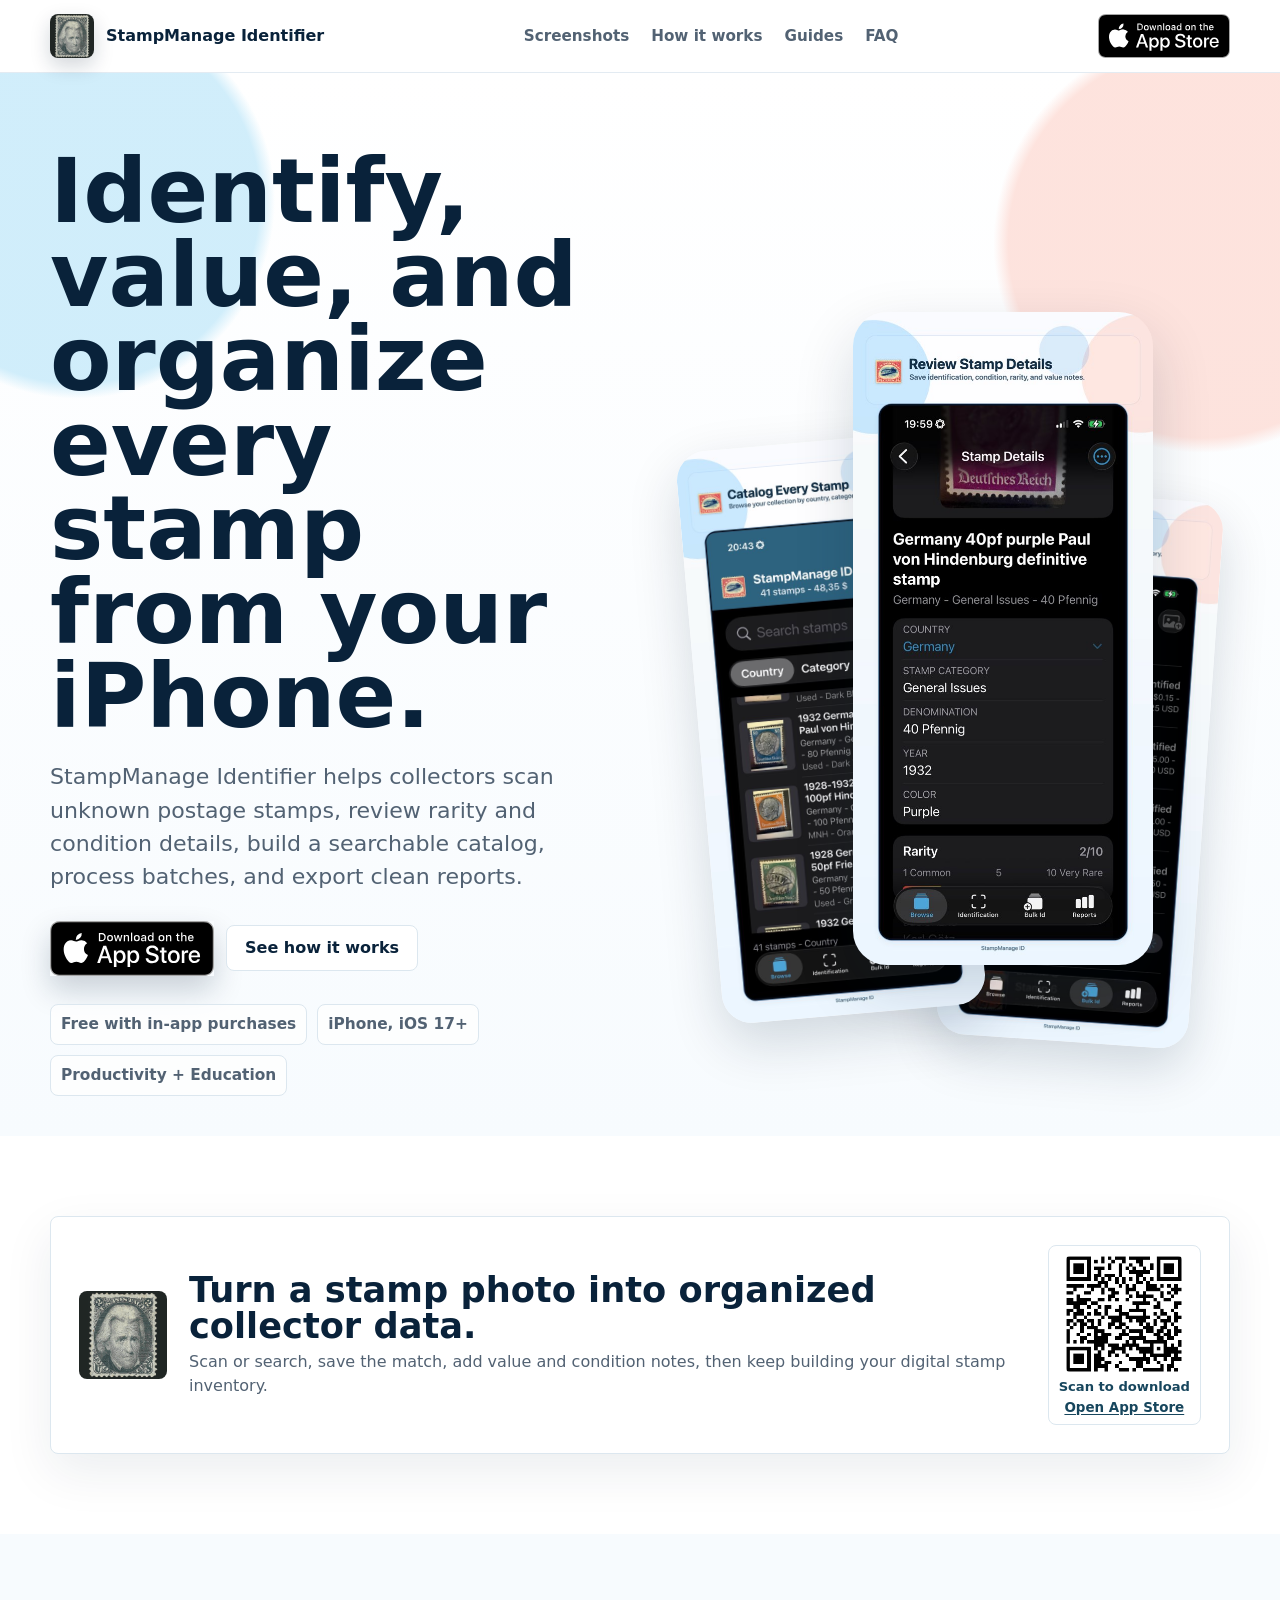
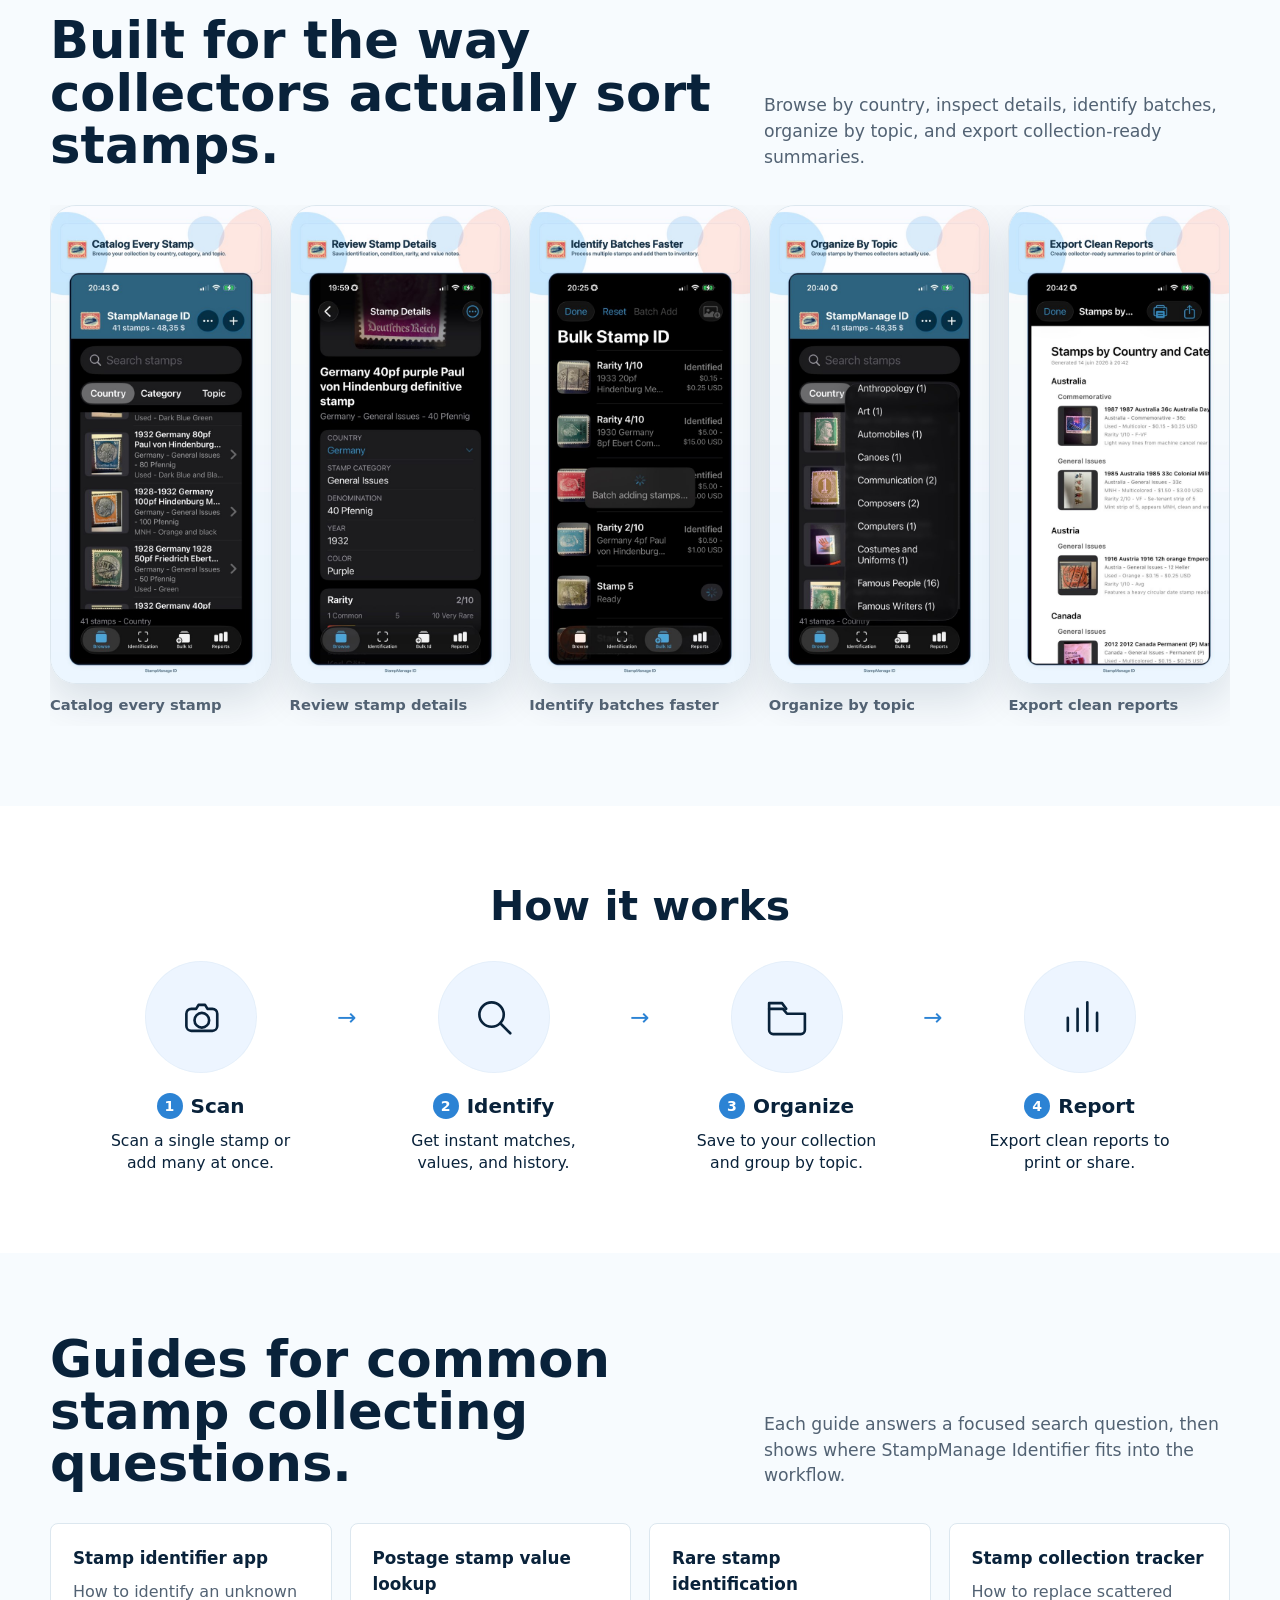
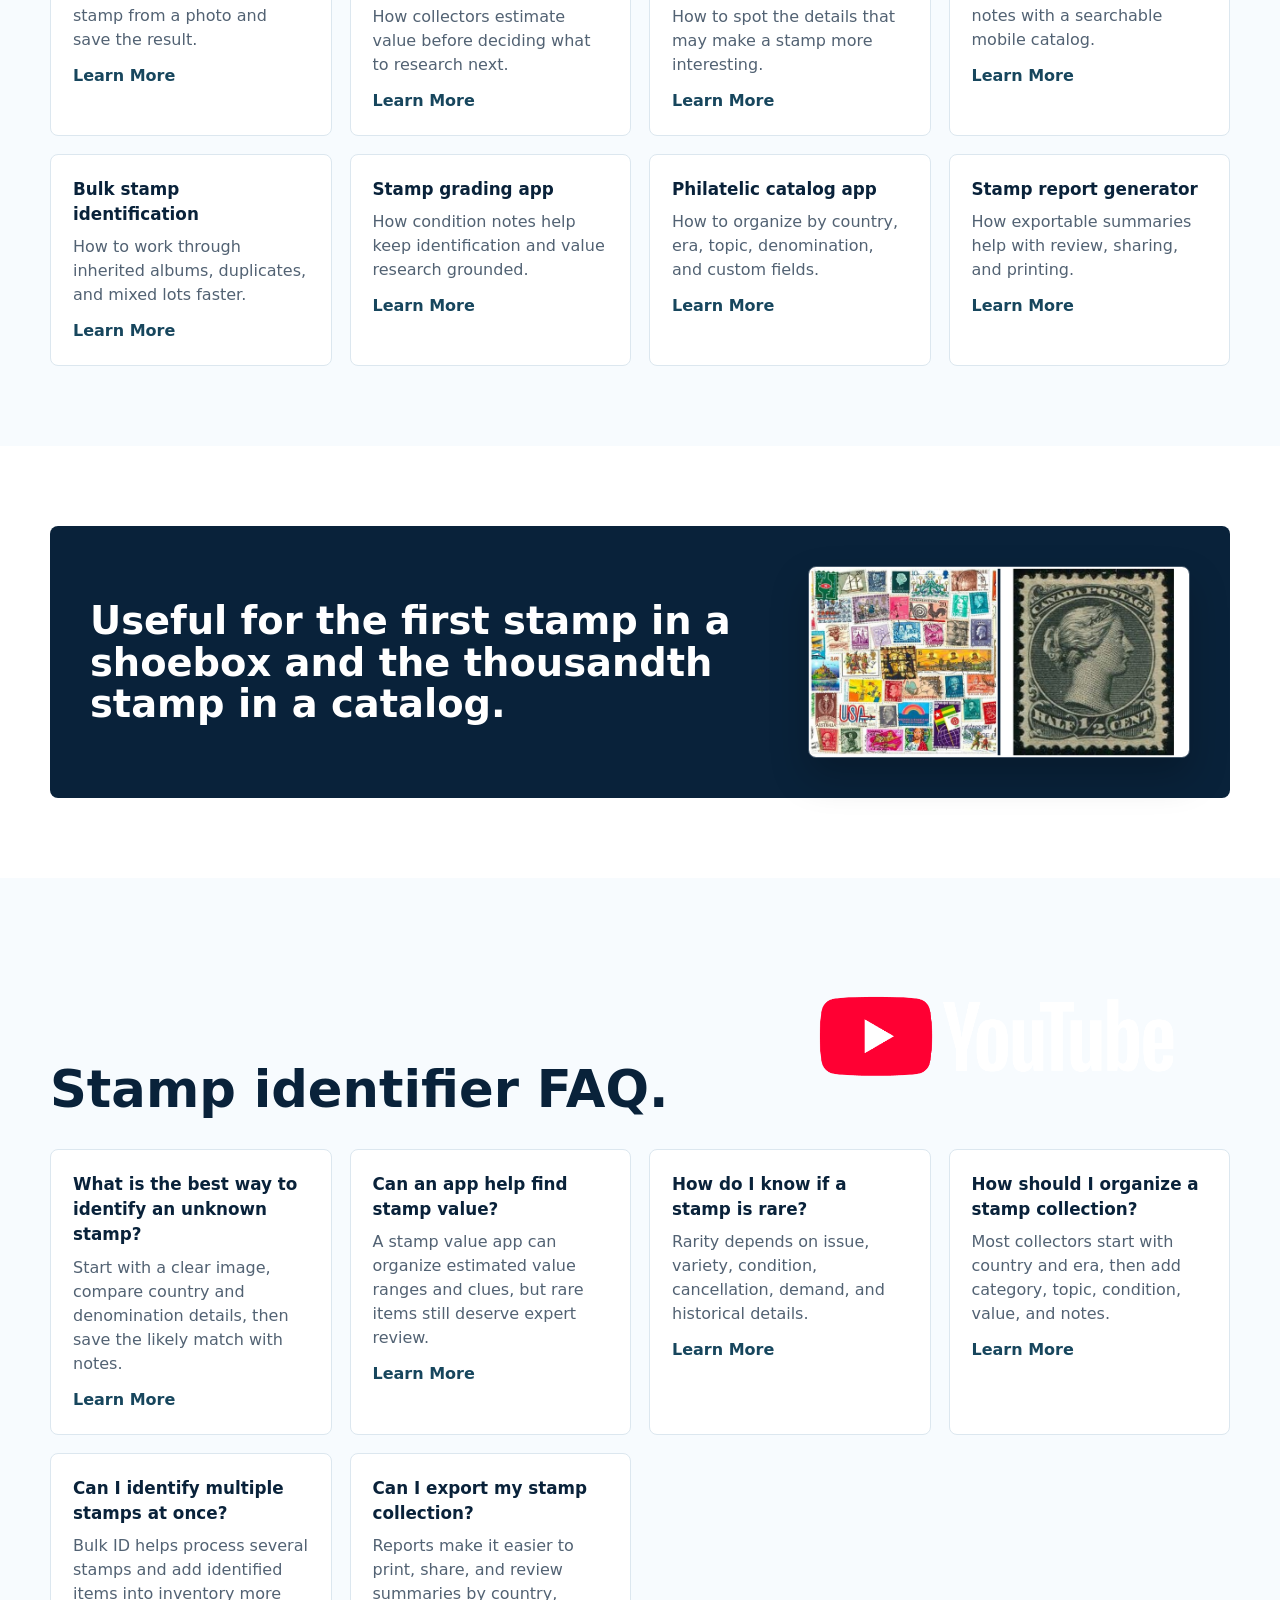
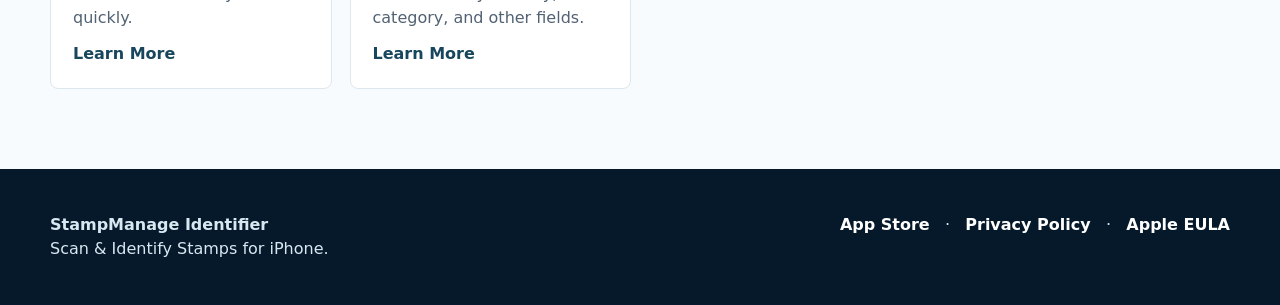
==== index.html @ a4a3c425 "qr code stuff" ====
<!doctype html>
<html lang="en">
<head>
  <meta charset="utf-8">
  <meta name="viewport" content="width=device-width, initial-scale=1">
  <title>Stamp Identifier App for iPhone | StampManage Identifier</title>
  <meta name="description" content="Scan, identify, value, organize, and report on postage stamps with StampManage Identifier, an iPhone stamp identifier and collection tracker for collectors.">
  <link rel="canonical" href="https://stampmanageidentifier.app/">
  <meta property="og:title" content="StampManage Identifier - Stamp Identifier App for iPhone">
  <meta property="og:description" content="Identify, value, and organize stamps from your iPhone. Built for collectors, inherited collections, and philatelic research.">
  <meta property="og:image" content="assets/app-icon.jpg">
  <link rel="stylesheet" href="styles.css">
  <script type="application/ld+json">
  {
    "@context": "https://schema.org",
    "@type": "SoftwareApplication",
    "name": "StampManage Identifier",
    "applicationCategory": "ProductivityApplication",
    "operatingSystem": "iOS",
    "offers": {"@type": "Offer", "price": "0", "priceCurrency": "USD"},
    "downloadUrl": "https://apps.apple.com/us/app/stampmanage-identifier/id6780072883",
    "description": "An iPhone app for stamp identification, value lookup, grading notes, bulk stamp ID, collection tracking, and reports."
  }
  </script>
</head>
<body>
  <header class="site-header">
    <nav class="nav" aria-label="Primary">
      <a class="brand" href="#">
        <img src="assets/app-icon.jpg" alt="StampManage Identifier app icon">
        <span>StampManage Identifier</span>
      </a>
      <div class="nav-links">
        <a href="#screenshots">Screenshots</a>
        <a href="#how-it-works">How it works</a>
        <a href="#guides">Guides</a>
        <a href="#faq">FAQ</a>
      </div>
      <a class="app-store-badge nav-badge" href="https://apps.apple.com/us/app/stampmanage-identifier/id6780072883" aria-label="Download on the App Store">
        <img src="assets/download-on-app-store.svg" alt="Download on the App Store">
      </a>
    </nav>
  </header>

  <main>
    <section class="hero">
      <div class="hero-inner">
        <div class="hero-copy">
          <h1>Identify, value, and organize every stamp from your iPhone.</h1>
          <p>StampManage Identifier helps collectors scan unknown postage stamps, review rarity and condition details, build a searchable catalog, process batches, and export clean reports.</p>
          <div class="hero-actions">
            <a class="app-store-badge" href="https://apps.apple.com/us/app/stampmanage-identifier/id6780072883" aria-label="Download on the App Store">
              <img src="assets/download-on-app-store.svg" alt="Download on the App Store">
            </a>
            <a class="button secondary" href="#how-it-works">See how it works</a>
          </div>
          <div class="facts" aria-label="App facts">
            <span>Free with in-app purchases</span>
            <span>iPhone, iOS 17+</span>
            <span>Productivity + Education</span>
          </div>
        </div>
        <div class="phone-cluster" aria-label="StampManage Identifier screenshots">
          <img class="phone left" src="assets/screenshot-01-01-browse.jpg" alt="Catalog every stamp by country, category, and topic">
          <img class="phone main" src="assets/screenshot-02-02-details.jpg" alt="Review stamp details including country, year, color, and rarity">
          <img class="phone right" src="assets/screenshot-03-03-bulkid.jpg" alt="Bulk stamp identification workflow">
        </div>
      </div>
    </section>

    <section class="section" id="download">
      <div class="section-inner">
        <div class="download-band">
          <img src="assets/app-icon.jpg" alt="">
          <div>
            <h2>Turn a stamp photo into organized collector data.</h2>
            <p>Scan or search, save the match, add value and condition notes, then keep building your digital stamp inventory.</p>
          </div>
          <a class="qr-card" href="https://apps.apple.com/us/app/stampmanage-identifier/id6780072883" aria-label="Open StampManage Identifier on the App Store">
            <img src="assets/app-store-qr.png" alt="QR code to open StampManage Identifier on the App Store">
            <span>Scan to download</span>
            <span class="qr-open-link">Open App Store</span>
          </a>
        </div>
      </div>
    </section>

    <section class="section alt" id="screenshots">
      <div class="section-inner">
        <div class="section-head">
          <h2>Built for the way collectors actually sort stamps.</h2>
          <p>Browse by country, inspect details, identify batches, organize by topic, and export collection-ready summaries.</p>
        </div>
        <div class="screens">
          <figure>
            <img src="assets/screenshot-01-01-browse.jpg" alt="Browse stamp collection screenshot">
            <figcaption>Catalog every stamp</figcaption>
          </figure>
          <figure>
            <img src="assets/screenshot-02-02-details.jpg" alt="Stamp details screenshot">
            <figcaption>Review stamp details</figcaption>
          </figure>
          <figure>
            <img src="assets/screenshot-03-03-bulkid.jpg" alt="Bulk stamp ID screenshot">
            <figcaption>Identify batches faster</figcaption>
          </figure>
          <figure>
            <img src="assets/screenshot-04-04-topics.jpg" alt="Organize stamps by topic screenshot">
            <figcaption>Organize by topic</figcaption>
          </figure>
          <figure>
            <img src="assets/screenshot-05-05-reports.jpg" alt="Stamp report export screenshot">
            <figcaption>Export clean reports</figcaption>
          </figure>
        </div>
      </div>
    </section>

    <section class="section" id="how-it-works">
      <div class="section-inner">
        <div class="workflow-head">
          <h2>How it works</h2>
        </div>
        <div class="steps" aria-label="How StampManage Identifier works">
          <div class="step">
            <div class="step-icon" aria-hidden="true">
              <svg viewBox="0 0 64 64" focusable="false">
                <path d="M20 22h6l3-5h8l3 5h6a6 6 0 0 1 6 6v15a6 6 0 0 1-6 6H20a6 6 0 0 1-6-6V28a6 6 0 0 1 6-6Z"/>
                <circle cx="33" cy="36" r="9"/>
              </svg>
            </div>
            <strong><span>1</span> Scan</strong>
            <p>Scan a single stamp or add many at once.</p>
          </div>
          <div class="step-arrow" aria-hidden="true">&rarr;</div>
          <div class="step">
            <div class="step-icon" aria-hidden="true">
              <svg viewBox="0 0 64 64" focusable="false">
                <circle cx="29" cy="29" r="15"/>
                <path d="m40 40 12 12"/>
              </svg>
            </div>
            <strong><span>2</span> Identify</strong>
            <p>Get instant matches, values, and history.</p>
          </div>
          <div class="step-arrow" aria-hidden="true">&rarr;</div>
          <div class="step">
            <div class="step-icon" aria-hidden="true">
              <svg viewBox="0 0 64 64" focusable="false">
                <path d="M10 22h17l5 6h22v20a5 5 0 0 1-5 5H15a5 5 0 0 1-5-5V22Z"/>
                <path d="M10 22v-7h16l5 7"/>
              </svg>
            </div>
            <strong><span>3</span> Organize</strong>
            <p>Save to your collection and group by topic.</p>
          </div>
          <div class="step-arrow" aria-hidden="true">&rarr;</div>
          <div class="step">
            <div class="step-icon" aria-hidden="true">
              <svg viewBox="0 0 64 64" focusable="false">
                <path d="M17 49V33"/>
                <path d="M29 49V22"/>
                <path d="M41 49V14"/>
                <path d="M53 49V27"/>
              </svg>
            </div>
            <strong><span>4</span> Report</strong>
            <p>Export clean reports to print or share.</p>
          </div>
        </div>
      </div>
    </section>

    <section class="section alt" id="guides">
      <div class="section-inner">
        <div class="section-head">
          <h2>Guides for common stamp collecting questions.</h2>
          <p>Each guide answers a focused search question, then shows where StampManage Identifier fits into the workflow.</p>
        </div>
        <div class="guide-grid">
          <div class="guide-card">
            <strong>Stamp identifier app</strong>
            <p>How to identify an unknown stamp from a photo and save the result.</p>
            <a href="guides/stamp-identifier-app.html">Learn More</a>
          </div>
          <div class="guide-card">
            <strong>Postage stamp value lookup</strong>
            <p>How collectors estimate value before deciding what to research next.</p>
            <a href="guides/postage-stamp-value-lookup.html">Learn More</a>
          </div>
          <div class="guide-card">
            <strong>Rare stamp identification</strong>
            <p>How to spot the details that may make a stamp more interesting.</p>
            <a href="guides/rare-stamp-identification.html">Learn More</a>
          </div>
          <div class="guide-card">
            <strong>Stamp collection tracker</strong>
            <p>How to replace scattered notes with a searchable mobile catalog.</p>
            <a href="guides/stamp-collection-tracker.html">Learn More</a>
          </div>
          <div class="guide-card">
            <strong>Bulk stamp identification</strong>
            <p>How to work through inherited albums, duplicates, and mixed lots faster.</p>
            <a href="guides/bulk-stamp-identification.html">Learn More</a>
          </div>
          <div class="guide-card">
            <strong>Stamp grading app</strong>
            <p>How condition notes help keep identification and value research grounded.</p>
            <a href="guides/stamp-grading-app.html">Learn More</a>
          </div>
          <div class="guide-card">
            <strong>Philatelic catalog app</strong>
            <p>How to organize by country, era, topic, denomination, and custom fields.</p>
            <a href="guides/philatelic-catalog-app.html">Learn More</a>
          </div>
          <div class="guide-card">
            <strong>Stamp report generator</strong>
            <p>How exportable summaries help with review, sharing, and printing.</p>
            <a href="guides/stamp-report-generator.html">Learn More</a>
          </div>
        </div>
      </div>
    </section>

    <section class="section">
      <div class="section-inner">
        <div class="quote-band">
          <p>Useful for the first stamp in a shoebox and the thousandth stamp in a catalog.</p>
          <img class="quote-image" src="assets/stamp-side-by-side.jpg" alt="A mixed stamp collection beside a close-up Canada half cent stamp with a divider">
        </div>
      </div>
    </section>

    <section class="section alt" id="faq">
      <div class="section-inner">
        <div class="section-head">
          <h2>Stamp identifier FAQ.</h2>
          <a class="youtube-button" href="https://www.youtube.com/@StampManageIdentifier/shorts" aria-label="Watch StampManage Identifier Shorts on YouTube">
            <img src="assets/youtube-shorts-button.png" alt="YouTube">
          </a>
        </div>
        <div class="faq-grid">
          <div class="faq-card">
            <strong>What is the best way to identify an unknown stamp?</strong>
            <p>Start with a clear image, compare country and denomination details, then save the likely match with notes.</p>
            <a href="guides/stamp-identifier-app.html">Learn More</a>
          </div>
          <div class="faq-card">
            <strong>Can an app help find stamp value?</strong>
            <p>A stamp value app can organize estimated value ranges and clues, but rare items still deserve expert review.</p>
            <a href="guides/postage-stamp-value-lookup.html">Learn More</a>
          </div>
          <div class="faq-card">
            <strong>How do I know if a stamp is rare?</strong>
            <p>Rarity depends on issue, variety, condition, cancellation, demand, and historical details.</p>
            <a href="guides/rare-stamp-identification.html">Learn More</a>
          </div>
          <div class="faq-card">
            <strong>How should I organize a stamp collection?</strong>
            <p>Most collectors start with country and era, then add category, topic, condition, value, and notes.</p>
            <a href="guides/stamp-collection-tracker.html">Learn More</a>
          </div>
          <div class="faq-card">
            <strong>Can I identify multiple stamps at once?</strong>
            <p>Bulk ID helps process several stamps and add identified items into inventory more quickly.</p>
            <a href="guides/bulk-stamp-identification.html">Learn More</a>
          </div>
          <div class="faq-card">
            <strong>Can I export my stamp collection?</strong>
            <p>Reports make it easier to print, share, and review summaries by country, category, and other fields.</p>
            <a href="guides/stamp-report-generator.html">Learn More</a>
          </div>
        </div>
      </div>
    </section>
  </main>

  <footer class="site-footer">
    <div class="footer-inner">
      <div>
        <strong>StampManage Identifier</strong>
        <div>Scan & Identify Stamps for iPhone.</div>
      </div>
      <div>
        <a href="https://apps.apple.com/us/app/stampmanage-identifier/id6780072883">App Store</a>
        &nbsp; · &nbsp;
        <a href="privacy.html">Privacy Policy</a>
        &nbsp; · &nbsp;
        <a href="https://www.apple.com/legal/internet-services/itunes/dev/stdeula/">Apple EULA</a>
      </div>
    </div>
  </footer>
</body>
</html>
---- styles.css ----
:root {
  --ink: #09223a;
  --muted: #526273;
  --blue: #2e6d86;
  --blue-dark: #17465d;
  --blue-soft: #dff2fb;
  --coral-soft: #fde7e2;
  --paper: #ffffff;
  --paper-tint: #f7fbfe;
  --line: #dce7ef;
  --shadow: 0 24px 60px rgba(9, 34, 58, 0.16);
  --radius: 8px;
}

* {
  box-sizing: border-box;
}

html {
  scroll-behavior: smooth;
}

body {
  margin: 0;
  color: var(--ink);
  background: var(--paper);
  font-family: Inter, ui-sans-serif, system-ui, -apple-system, BlinkMacSystemFont, "Segoe UI", sans-serif;
  line-height: 1.5;
}

img {
  display: block;
  max-width: 100%;
}

a {
  color: inherit;
}

.site-header {
  position: sticky;
  top: 0;
  z-index: 20;
  border-bottom: 1px solid rgba(220, 231, 239, 0.8);
  background: rgba(255, 255, 255, 0.92);
  backdrop-filter: blur(16px);
}

.nav {
  width: min(1180px, calc(100% - 32px));
  min-height: 72px;
  margin: 0 auto;
  display: flex;
  align-items: center;
  justify-content: space-between;
  gap: 20px;
}

.brand {
  display: flex;
  align-items: center;
  gap: 12px;
  font-weight: 800;
  text-decoration: none;
}

.brand img {
  width: 44px;
  height: 44px;
  border-radius: 8px;
  box-shadow: 0 8px 20px rgba(9, 34, 58, 0.18);
}

.nav-links {
  display: flex;
  align-items: center;
  gap: 22px;
  color: var(--muted);
  font-size: 0.95rem;
  font-weight: 650;
}

.nav-links a {
  text-decoration: none;
}

.button,
.app-store {
  display: inline-flex;
  align-items: center;
  justify-content: center;
  min-height: 46px;
  padding: 0 18px;
  border-radius: var(--radius);
  background: var(--ink);
  color: #fff;
  font-weight: 800;
  text-decoration: none;
  box-shadow: 0 14px 30px rgba(9, 34, 58, 0.2);
}

.button.secondary {
  background: #fff;
  color: var(--ink);
  border: 1px solid var(--line);
  box-shadow: none;
}

.app-store-badge {
  display: inline-flex;
  line-height: 0;
  text-decoration: none;
  box-shadow: 0 14px 30px rgba(9, 34, 58, 0.2);
}

.app-store-badge img {
  width: 164px;
  height: auto;
}

.app-store-badge.nav-badge {
  box-shadow: none;
}

.app-store-badge.nav-badge img {
  width: 132px;
}

.hero {
  overflow: hidden;
  position: relative;
  padding: 76px 0 40px;
  background:
    radial-gradient(circle at 6% 12%, rgba(191, 231, 249, 0.72) 0 12%, transparent 13%),
    radial-gradient(circle at 94% 16%, rgba(253, 220, 213, 0.8) 0 13%, transparent 14%),
    linear-gradient(180deg, #ffffff 0%, #f7fbfe 100%);
}

.hero-inner,
.section-inner {
  width: min(1180px, calc(100% - 32px));
  margin: 0 auto;
}

.hero-inner {
  display: grid;
  grid-template-columns: minmax(0, 1fr) minmax(360px, 0.95fr);
  align-items: center;
  gap: 54px;
}

.hero-copy h1 {
  margin: 0 0 22px;
  max-width: 760px;
  font-size: clamp(3rem, 7vw, 6.5rem);
  line-height: 0.94;
  letter-spacing: 0;
}

.hero-copy p {
  max-width: 660px;
  margin: 0 0 28px;
  color: var(--muted);
  font-size: clamp(1.1rem, 2vw, 1.38rem);
}

.hero-actions,
.cta-row {
  display: flex;
  flex-wrap: wrap;
  gap: 12px;
  align-items: center;
}

.facts {
  display: flex;
  flex-wrap: wrap;
  gap: 10px;
  margin-top: 28px;
  color: var(--muted);
  font-size: 0.96rem;
  font-weight: 700;
}

.facts span {
  padding: 8px 10px;
  border: 1px solid var(--line);
  border-radius: var(--radius);
  background: rgba(255, 255, 255, 0.72);
}

.phone-cluster {
  min-height: 620px;
  position: relative;
}

.phone {
  position: absolute;
  width: min(52vw, 300px);
  border-radius: 34px;
  box-shadow: var(--shadow);
}

.phone.main {
  right: 14%;
  top: 0;
  z-index: 3;
}

.phone.left {
  left: 0;
  top: 90px;
  z-index: 2;
  transform: rotate(-5deg) scale(0.88);
}

.phone.right {
  right: 0;
  top: 130px;
  z-index: 1;
  transform: rotate(4deg) scale(0.84);
}

.section {
  padding: 80px 0;
}

.section.alt {
  background: var(--paper-tint);
}

.section-head {
  display: grid;
  grid-template-columns: minmax(0, 0.8fr) minmax(280px, 0.55fr);
  gap: 36px;
  align-items: end;
  margin-bottom: 34px;
}

.section h2,
.guide-hero h1 {
  margin: 0;
  font-size: clamp(2rem, 4vw, 3.55rem);
  line-height: 1.02;
  letter-spacing: 0;
}

.section-head p,
.guide-hero p {
  margin: 0;
  color: var(--muted);
  font-size: 1.08rem;
}

.download-band {
  display: grid;
  grid-template-columns: 88px minmax(0, 1fr) auto;
  gap: 22px;
  align-items: center;
  padding: 28px;
  border: 1px solid var(--line);
  border-radius: var(--radius);
  background: #fff;
  box-shadow: 0 18px 50px rgba(9, 34, 58, 0.08);
}

.download-band img {
  width: 88px;
  height: 88px;
  border-radius: 8px;
}

.download-band h2 {
  margin: 0 0 6px;
  font-size: clamp(1.5rem, 3vw, 2.2rem);
}

.download-band p {
  margin: 0;
  color: var(--muted);
}

.download-band .qr-card {
  display: grid;
  gap: 8px;
  justify-items: center;
  padding: 10px;
  border: 1px solid var(--line);
  border-radius: var(--radius);
  text-decoration: none;
  background: #fff;
}

.download-band .qr-card img {
  width: 116px;
  height: 116px;
  border-radius: 4px;
}

.download-band .qr-card span {
  color: var(--blue-dark);
  font-size: 0.82rem;
  font-weight: 800;
  line-height: 1;
}

.download-band .qr-card .qr-open-link {
  font-size: 0.84rem;
  text-decoration: underline;
  text-underline-offset: 2px;
}

.screens {
  display: grid;
  grid-template-columns: repeat(5, minmax(180px, 1fr));
  gap: 18px;
  overflow-x: auto;
  padding-bottom: 10px;
}

.screens figure {
  min-width: 190px;
  margin: 0;
}

.screens img {
  border-radius: 26px;
  border: 1px solid var(--line);
  box-shadow: 0 18px 40px rgba(9, 34, 58, 0.12);
}

.screens figcaption {
  margin-top: 10px;
  color: var(--muted);
  font-size: 0.92rem;
  font-weight: 750;
}

.guide-grid,
.faq-grid {
  display: grid;
  grid-template-columns: repeat(4, minmax(0, 1fr));
  gap: 18px;
}

.guide-card,
.faq-card {
  padding: 22px;
  border: 1px solid var(--line);
  border-radius: var(--radius);
  background: #fff;
}

.guide-card strong,
.faq-card strong {
  display: block;
  margin-bottom: 8px;
  font-size: 1.05rem;
}

.guide-card p,
.faq-card p {
  margin: 0;
  color: var(--muted);
}

.workflow-head {
  margin-bottom: 34px;
  text-align: center;
}

.workflow-head h2 {
  margin: 0;
  font-size: clamp(2.1rem, 3.2vw, 3rem);
  line-height: 1;
  letter-spacing: 0;
}

.steps {
  display: grid;
  grid-template-columns: minmax(150px, 1fr) 56px minmax(150px, 1fr) 56px minmax(150px, 1fr) 56px minmax(150px, 1fr);
  align-items: start;
  gap: 18px;
  max-width: 1080px;
  margin: 0 auto;
}

.step {
  padding: 0;
  border: 0;
  background: transparent;
  text-align: center;
}

.step-icon {
  width: 112px;
  height: 112px;
  margin: 0 auto 18px;
  display: grid;
  place-items: center;
  border-radius: 50%;
  background: #edf5ff;
  box-shadow: inset 0 0 0 1px rgba(46, 109, 134, 0.04);
}

.step-icon svg {
  width: 52px;
  height: 52px;
  fill: none;
  stroke: var(--ink);
  stroke-width: 3.25;
  stroke-linecap: round;
  stroke-linejoin: round;
}

.step strong {
  display: inline-flex;
  align-items: center;
  justify-content: center;
  gap: 8px;
  margin-bottom: 9px;
  color: var(--ink);
  font-size: 1.25rem;
  font-weight: 850;
}

.step strong span {
  width: 26px;
  height: 26px;
  display: inline-grid;
  place-items: center;
  border-radius: 50%;
  background: #2c83d4;
  color: #fff;
  font-size: 0.88rem;
  font-weight: 900;
  line-height: 1;
}

.step p {
  max-width: 190px;
  margin: 0 auto;
  color: var(--ink);
  font-size: 0.98rem;
  line-height: 1.35;
}

.step-arrow {
  padding-top: 44px;
  color: #2c83d4;
  font-size: 1.45rem;
  line-height: 1;
  text-align: center;
}

.guide-card a,
.faq-card a,
.text-link {
  display: inline-flex;
  margin-top: 12px;
  color: var(--blue-dark);
  font-weight: 850;
  text-decoration: none;
}

.quote-band {
  display: grid;
  grid-template-columns: minmax(0, 0.8fr) minmax(280px, 0.45fr);
  gap: 40px;
  align-items: center;
  padding: 40px;
  border-radius: var(--radius);
  background: var(--ink);
  color: #fff;
}

.quote-band p {
  margin: 0;
  font-size: clamp(1.55rem, 3vw, 2.65rem);
  line-height: 1.08;
  font-weight: 850;
}

.quote-image {
  width: 100%;
  border-radius: var(--radius);
  border: 1px solid rgba(255, 255, 255, 0.24);
  box-shadow: 0 18px 38px rgba(0, 0, 0, 0.22);
}

.site-footer {
  padding: 44px 0;
  background: #06192b;
  color: #d7e8f1;
}

.footer-inner {
  width: min(1180px, calc(100% - 32px));
  margin: 0 auto;
  display: flex;
  flex-wrap: wrap;
  justify-content: space-between;
  gap: 20px;
}

.footer-inner a {
  color: #fff;
  font-weight: 750;
  text-decoration: none;
}

.guide-hero {
  padding: 76px 0 54px;
  background: linear-gradient(180deg, #ffffff 0%, #f7fbfe 100%);
}

.guide-layout {
  width: min(920px, calc(100% - 32px));
  margin: 0 auto;
  padding: 54px 0 76px;
}

.guide-layout h2 {
  margin: 34px 0 10px;
  font-size: clamp(1.5rem, 3vw, 2.2rem);
}

.guide-layout p,
.guide-layout li {
  color: var(--muted);
  font-size: 1.05rem;
}

.guide-layout .panel {
  padding: 24px;
  border: 1px solid var(--line);
  border-radius: var(--radius);
  background: #fff;
}

@media (max-width: 920px) {
  .nav-links {
    display: none;
  }

  .hero-inner,
  .section-head,
  .download-band,
  .quote-band {
    grid-template-columns: 1fr;
  }

  .phone-cluster {
    min-height: 560px;
  }

  .phone {
    width: min(68vw, 270px);
  }

  .download-band .qr-card {
    justify-self: start;
  }

  .guide-grid,
  .faq-grid {
    grid-template-columns: repeat(2, minmax(0, 1fr));
  }

  .steps {
    grid-template-columns: minmax(132px, 1fr) 34px minmax(132px, 1fr) 34px minmax(132px, 1fr) 34px minmax(132px, 1fr);
    gap: 10px;
    overflow-x: auto;
    padding-bottom: 8px;
  }

  .step-arrow {
    display: block;
  }
}

@media (max-width: 620px) {
  .hero {
    padding-top: 46px;
  }

  .hero-copy h1 {
    font-size: clamp(2.6rem, 13vw, 4rem);
  }

  .phone-cluster {
    min-height: 450px;
  }

  .phone.main {
    right: 15%;
  }

  .phone.left,
  .phone.right {
    opacity: 0.72;
  }

  .download-band {
    padding: 20px;
  }

  .download-band .qr-card {
    justify-self: center;
  }

  .guide-grid,
  .faq-grid {
    grid-template-columns: 1fr;
  }

  .steps {
    grid-template-columns: minmax(112px, 1fr) 22px minmax(112px, 1fr) 22px minmax(112px, 1fr) 22px minmax(112px, 1fr);
  }

  .step-icon {
    width: 84px;
    height: 84px;
  }

  .step-icon svg {
    width: 40px;
    height: 40px;
  }

  .step strong {
    font-size: 0.94rem;
  }

  .step strong span {
    width: 21px;
    height: 21px;
    font-size: 0.7rem;
  }

  .step p {
    max-width: 118px;
    font-size: 0.72rem;
  }

  .step-arrow {
    padding-top: 31px;
    font-size: 1rem;
  }
}
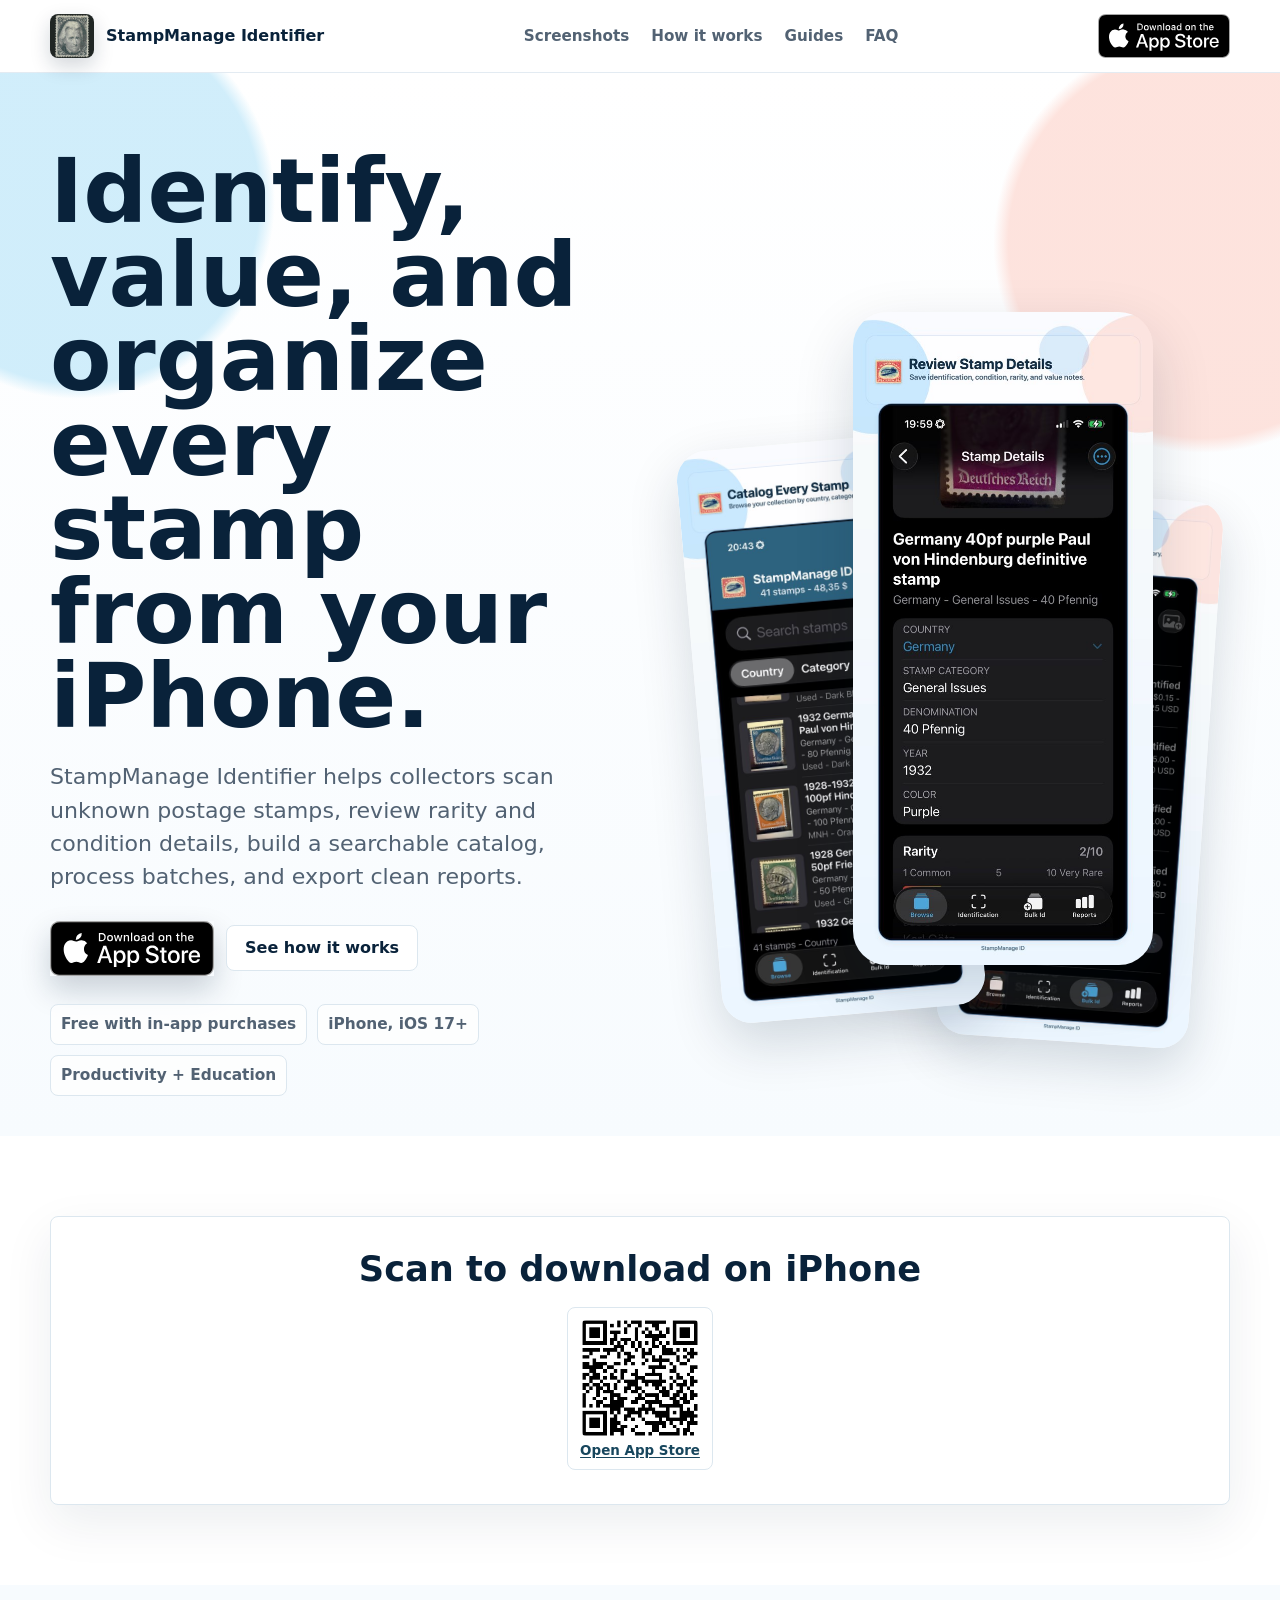
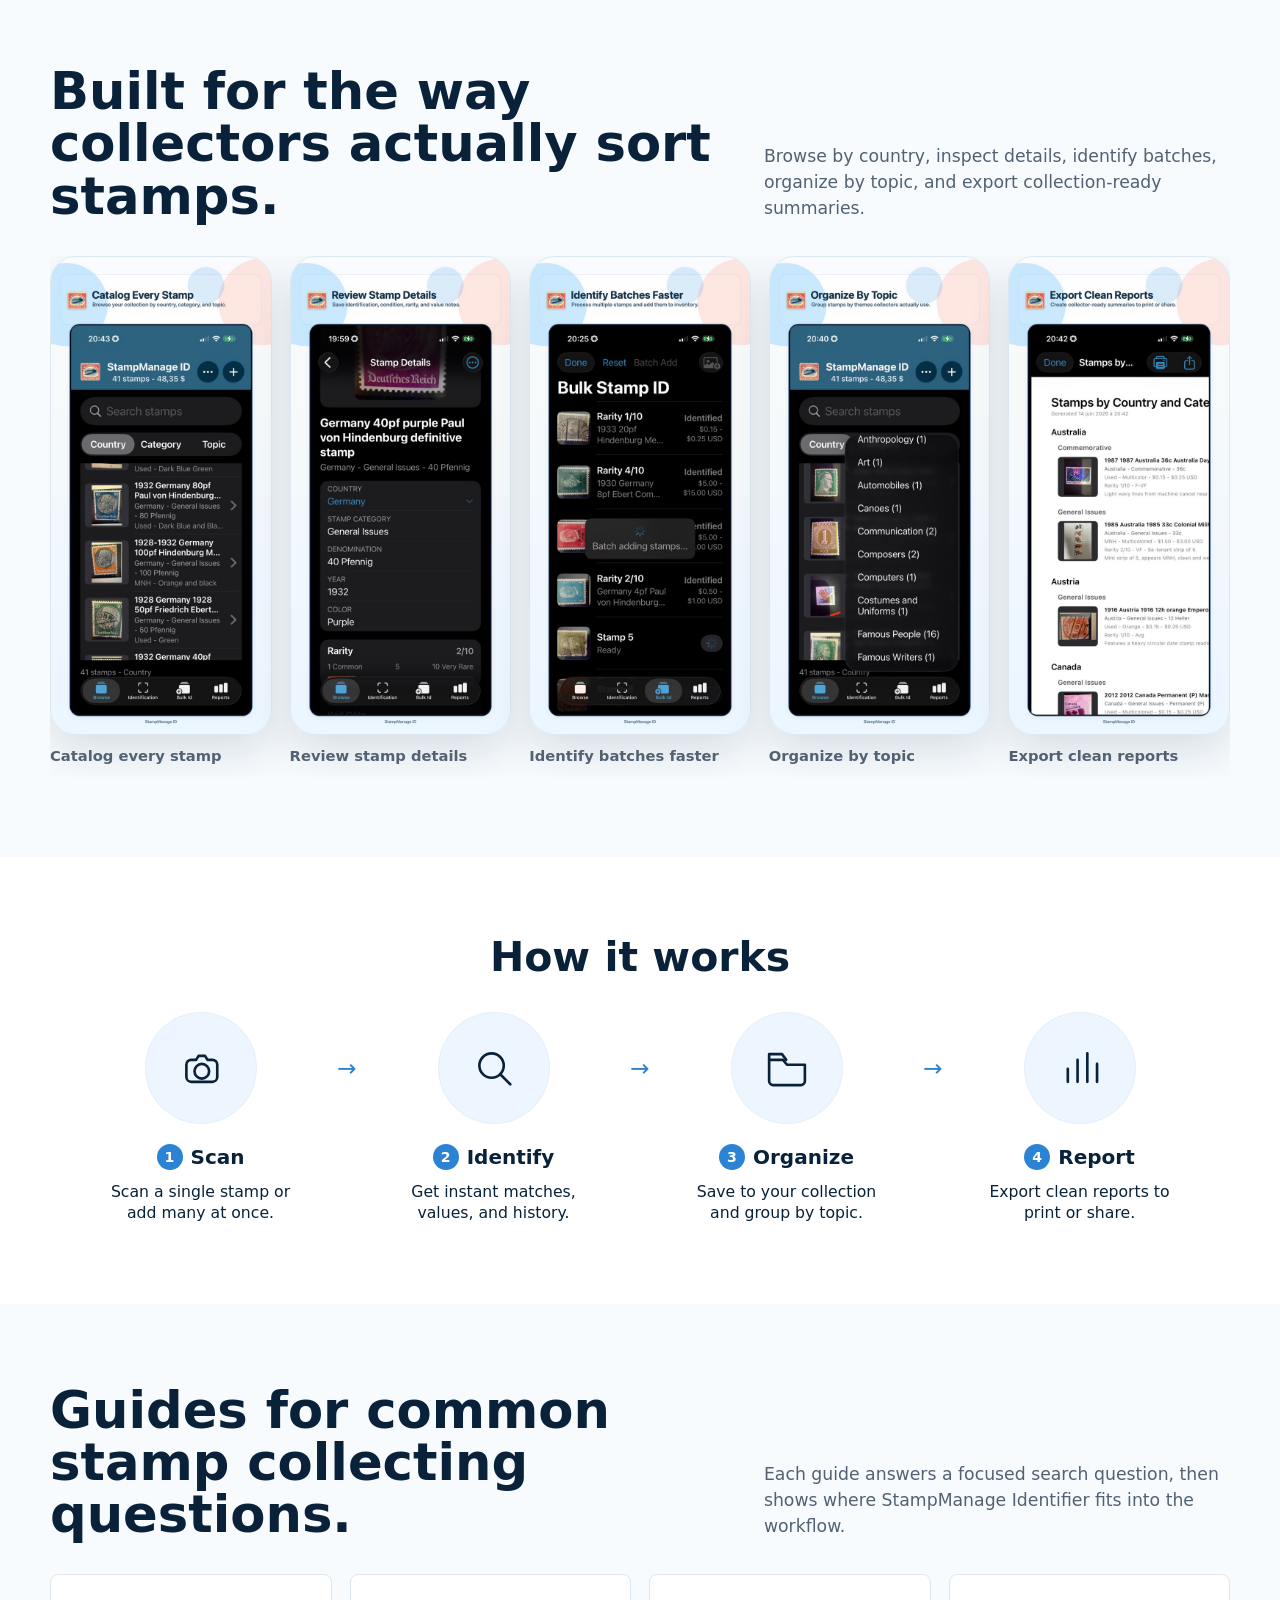
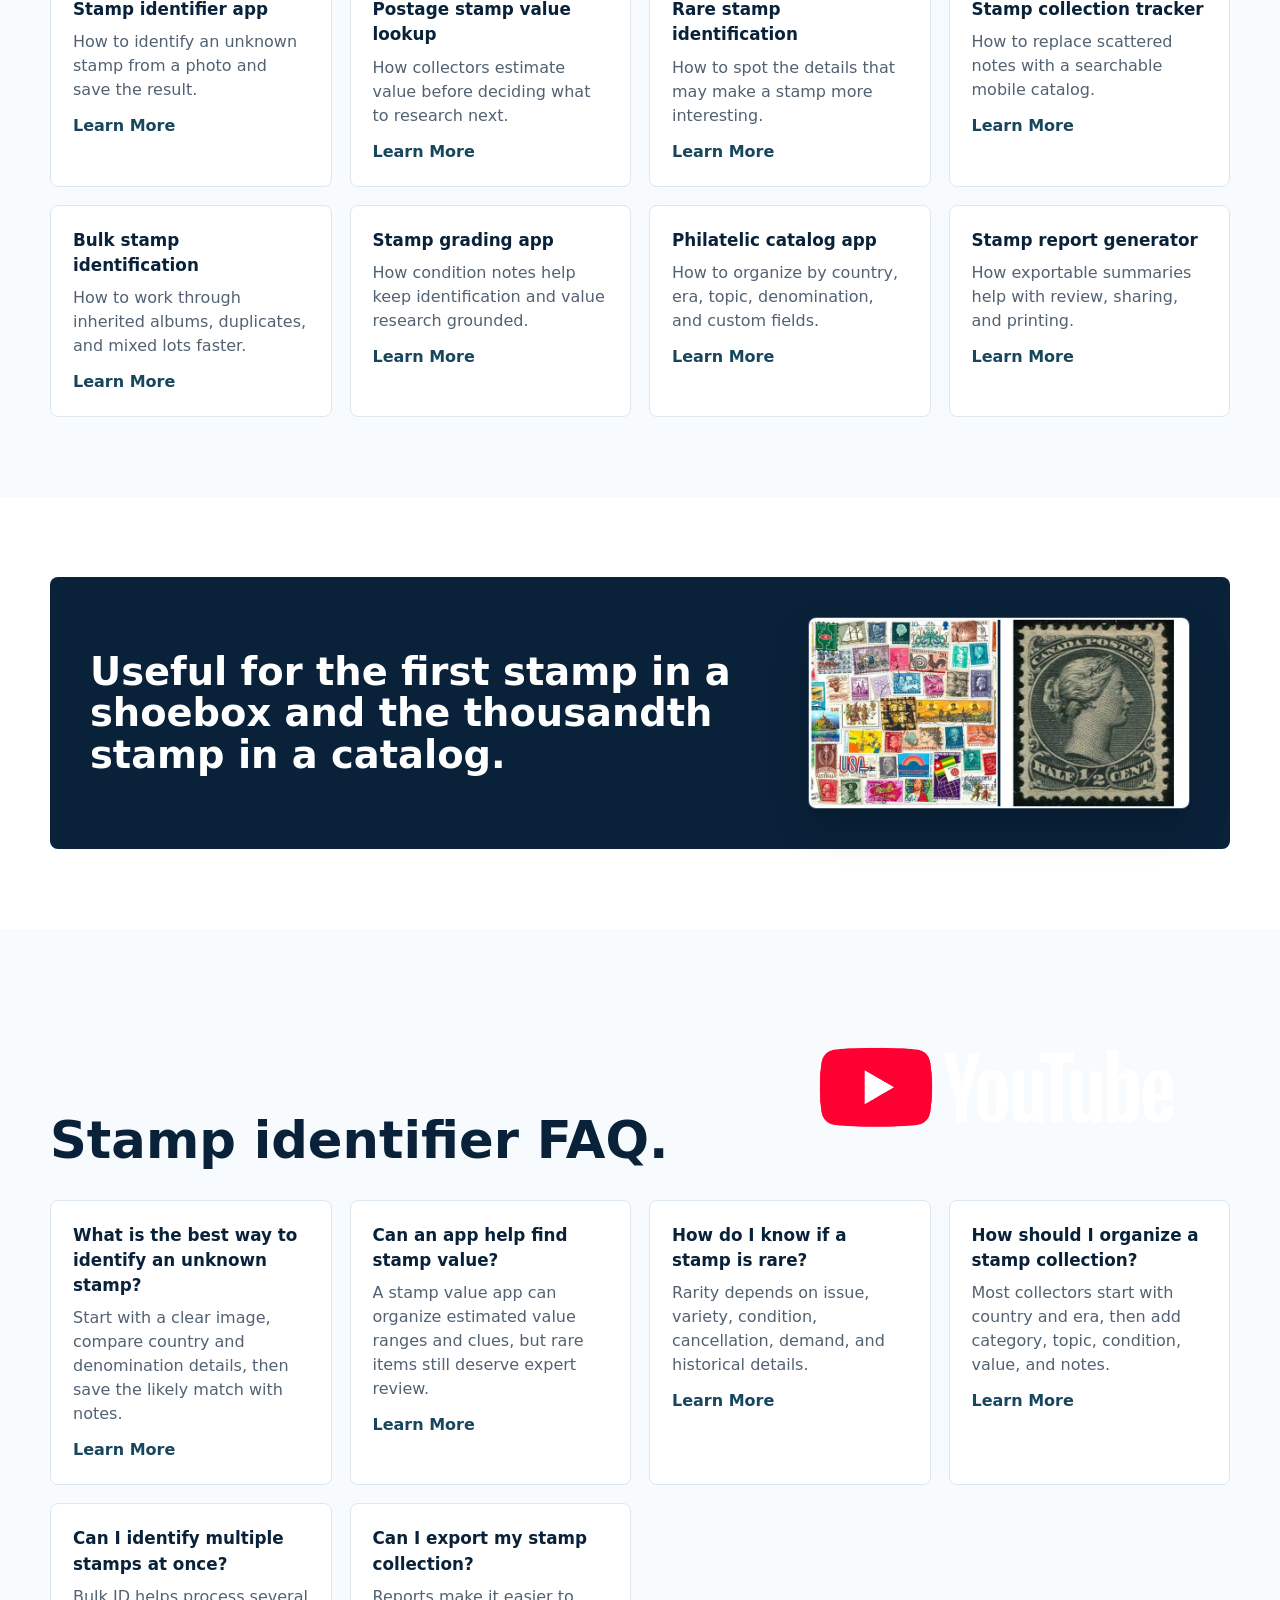
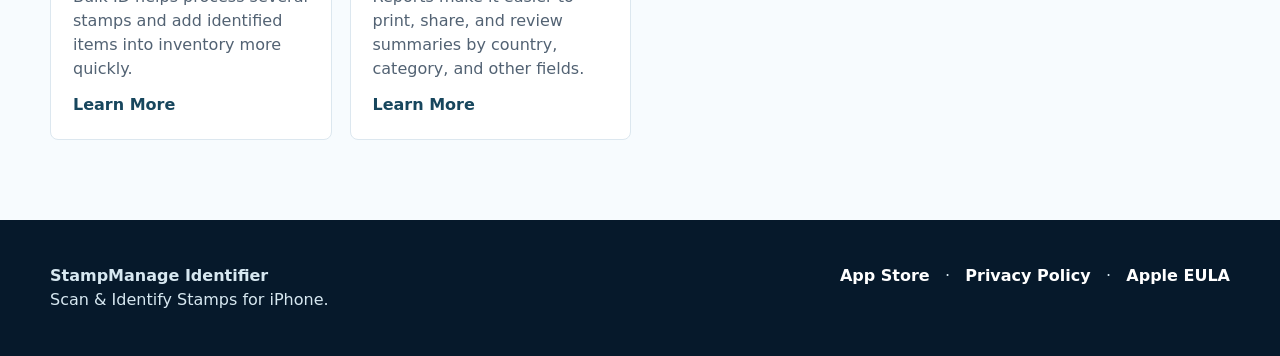
==== commit 6bdc31f9: "more qr changes" ====
--- a/index.html
+++ b/index.html
@@ -70,16 +70,11 @@
 
     <section class="section" id="download">
       <div class="section-inner">
-        <div class="download-band">
-          <img src="assets/app-icon.jpg" alt="">
-          <div>
-            <h2>Turn a stamp photo into organized collector data.</h2>
-            <p>Scan or search, save the match, add value and condition notes, then keep building your digital stamp inventory.</p>
-          </div>
+        <div class="qr-download">
+          <h2>Scan to download on iPhone</h2>
           <a class="qr-card" href="https://apps.apple.com/us/app/stampmanage-identifier/id6780072883" aria-label="Open StampManage Identifier on the App Store">
             <img src="assets/app-store-qr.png" alt="QR code to open StampManage Identifier on the App Store">
-            <span>Scan to download</span>
-            <span class="qr-open-link">Open App Store</span>
+            <span>Open App Store</span>
           </a>
         </div>
       </div>
--- a/styles.css
+++ b/styles.css
@@ -252,60 +252,45 @@
   font-size: 1.08rem;
 }
 
-.download-band {
-  display: grid;
-  grid-template-columns: 88px minmax(0, 1fr) auto;
-  gap: 22px;
-  align-items: center;
-  padding: 28px;
+.qr-download {
+  display: grid;
+  justify-items: center;
+  gap: 20px;
+  padding: 34px 28px;
   border: 1px solid var(--line);
   border-radius: var(--radius);
   background: #fff;
   box-shadow: 0 18px 50px rgba(9, 34, 58, 0.08);
 }
 
-.download-band img {
-  width: 88px;
-  height: 88px;
-  border-radius: 8px;
-}
-
-.download-band h2 {
-  margin: 0 0 6px;
+.qr-download h2 {
+  margin: 0;
+  text-align: center;
   font-size: clamp(1.5rem, 3vw, 2.2rem);
 }
 
-.download-band p {
-  margin: 0;
-  color: var(--muted);
-}
-
-.download-band .qr-card {
+.qr-download .qr-card {
   display: grid;
   gap: 8px;
   justify-items: center;
-  padding: 10px;
+  padding: 12px;
   border: 1px solid var(--line);
   border-radius: var(--radius);
   text-decoration: none;
   background: #fff;
 }
 
-.download-band .qr-card img {
+.qr-download .qr-card img {
   width: 116px;
   height: 116px;
   border-radius: 4px;
 }
 
-.download-band .qr-card span {
+.qr-download .qr-card span {
   color: var(--blue-dark);
-  font-size: 0.82rem;
+  font-size: 0.84rem;
   font-weight: 800;
   line-height: 1;
-}
-
-.download-band .qr-card .qr-open-link {
-  font-size: 0.84rem;
   text-decoration: underline;
   text-underline-offset: 2px;
 }
@@ -545,7 +530,7 @@
 
   .hero-inner,
   .section-head,
-  .download-band,
+  .qr-download,
   .quote-band {
     grid-template-columns: 1fr;
   }
@@ -556,10 +541,6 @@
 
   .phone {
     width: min(68vw, 270px);
-  }
-
-  .download-band .qr-card {
-    justify-self: start;
   }
 
   .guide-grid,
@@ -601,12 +582,8 @@
     opacity: 0.72;
   }
 
-  .download-band {
-    padding: 20px;
-  }
-
-  .download-band .qr-card {
-    justify-self: center;
+  .qr-download {
+    padding: 24px 20px;
   }
 
   .guide-grid,
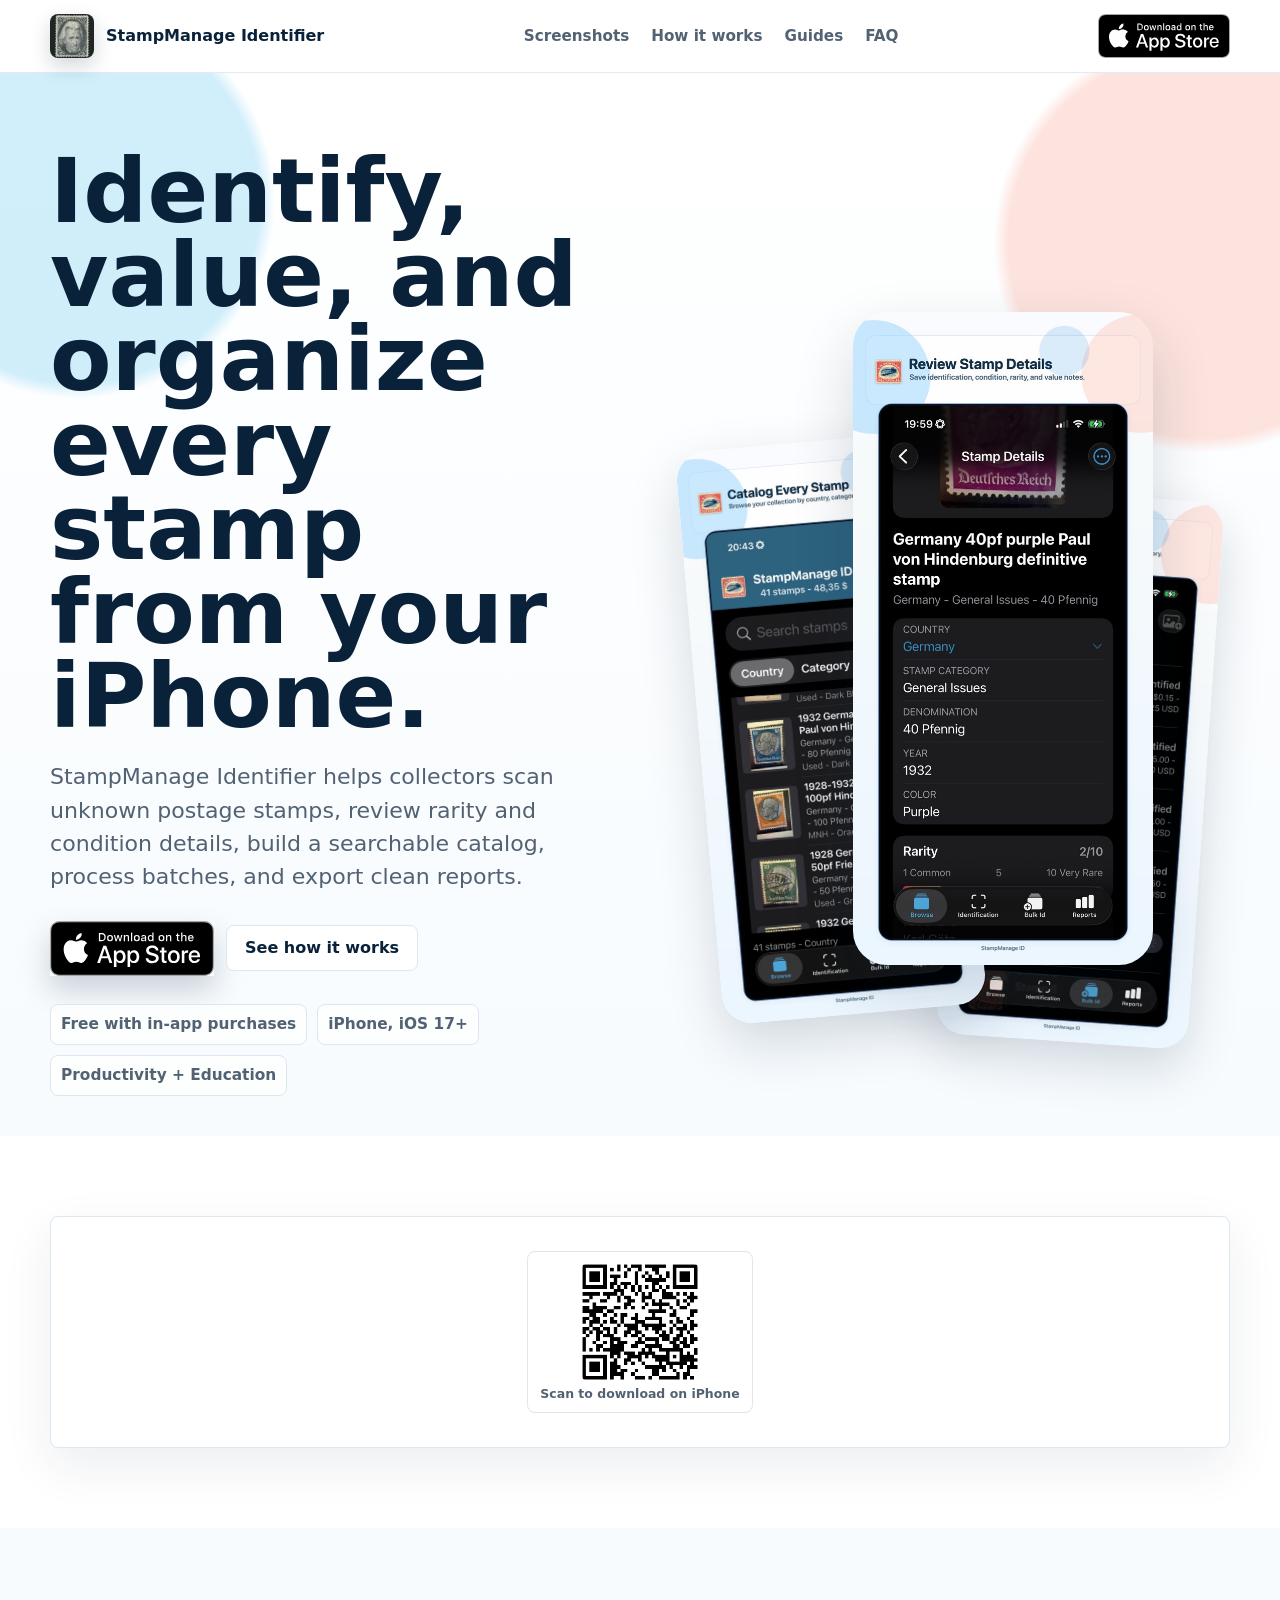
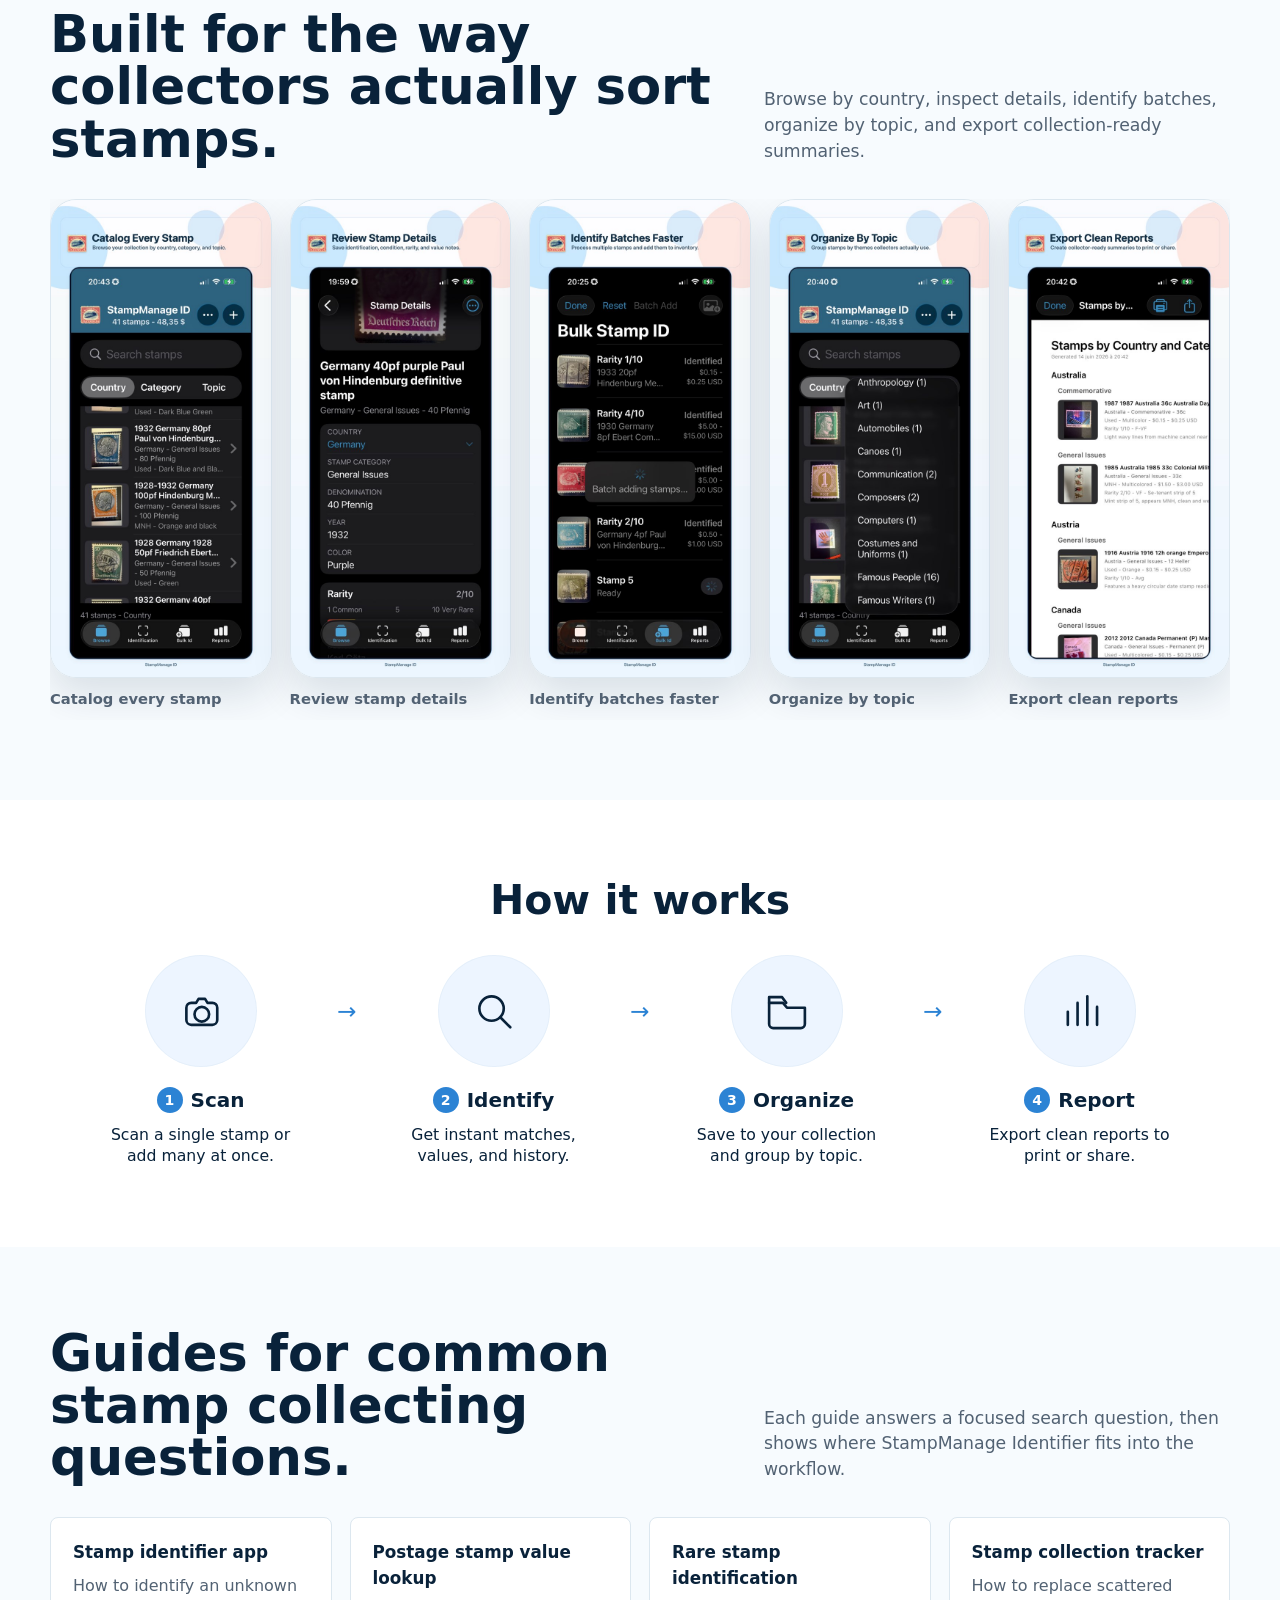
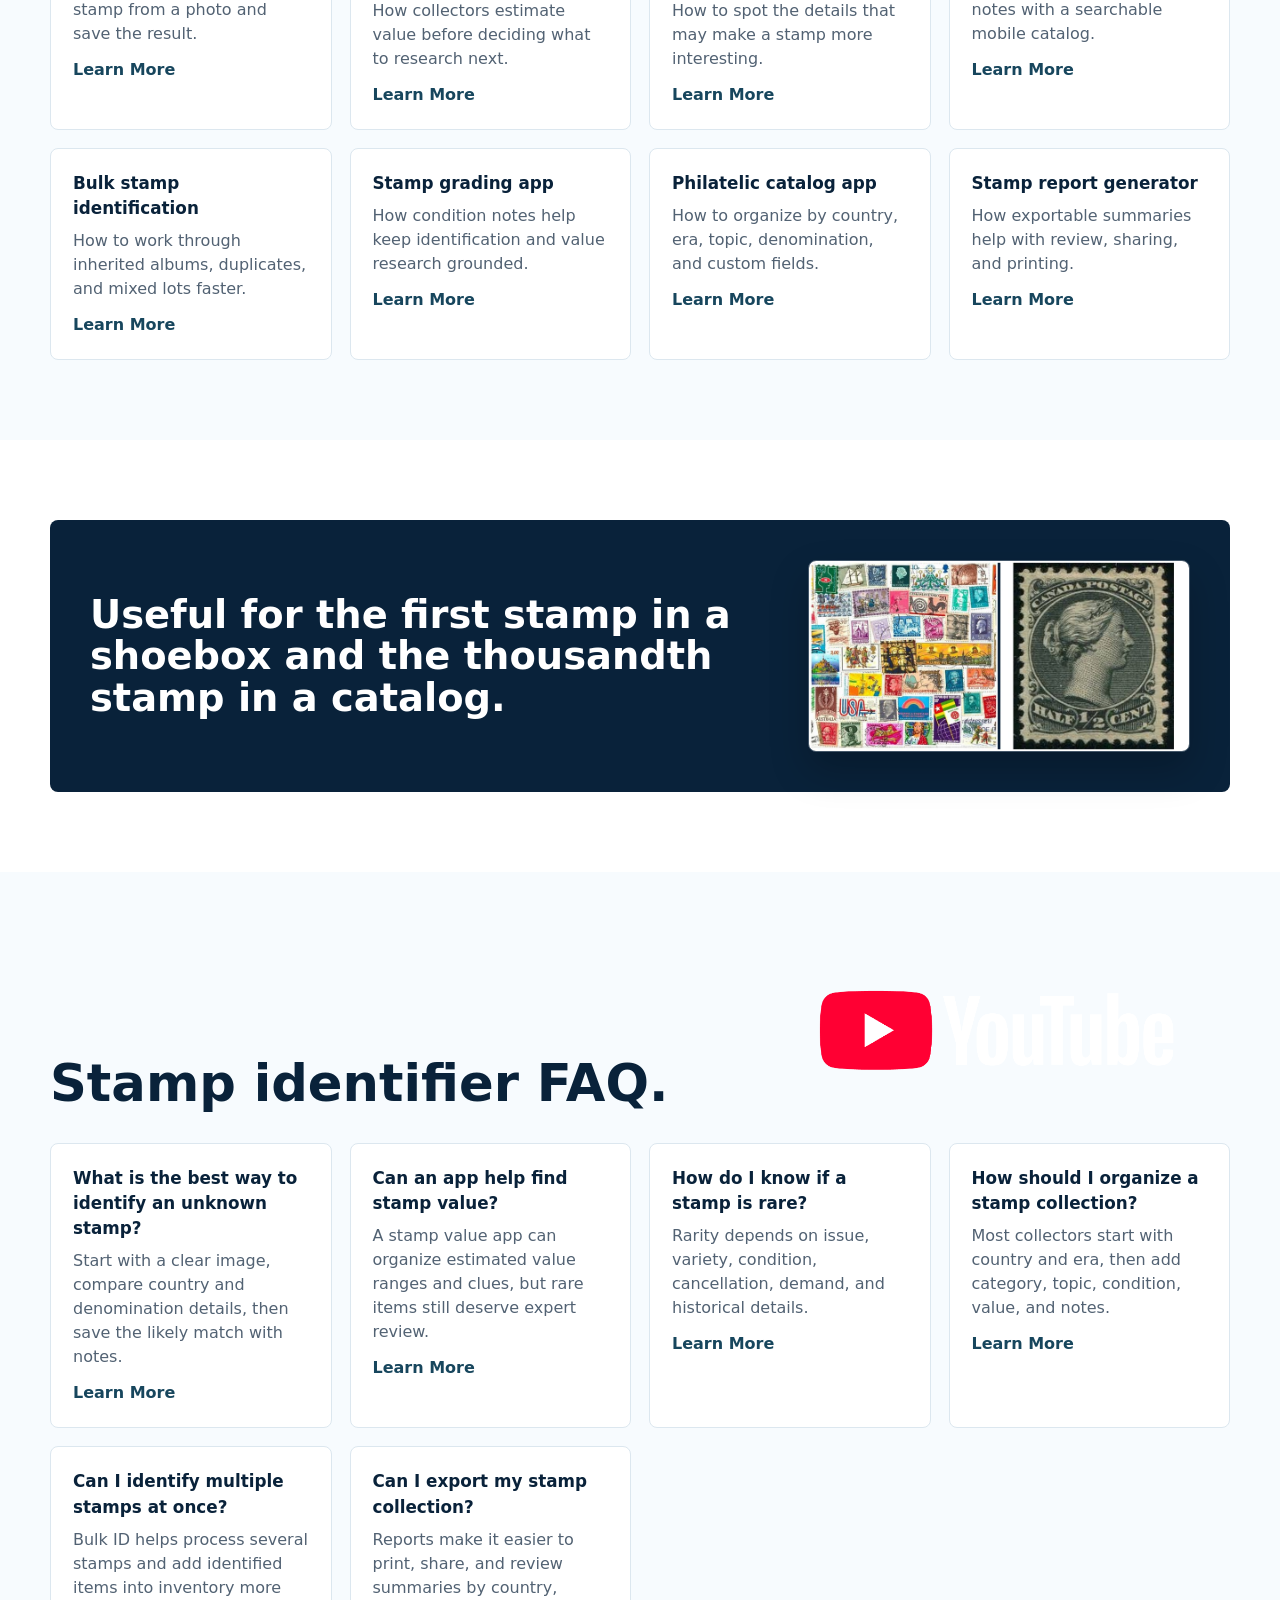
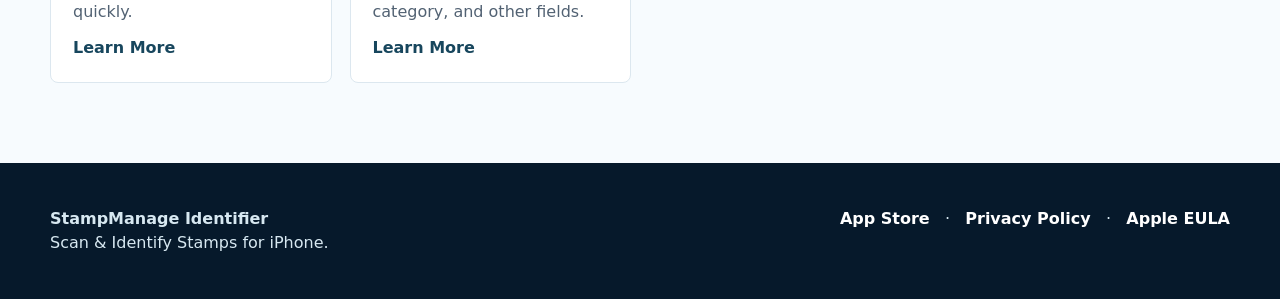
==== commit cdc22260: "qr changes qr" ====
--- a/index.html
+++ b/index.html
@@ -71,10 +71,9 @@
     <section class="section" id="download">
       <div class="section-inner">
         <div class="qr-download">
-          <h2>Scan to download on iPhone</h2>
           <a class="qr-card" href="https://apps.apple.com/us/app/stampmanage-identifier/id6780072883" aria-label="Open StampManage Identifier on the App Store">
             <img src="assets/app-store-qr.png" alt="QR code to open StampManage Identifier on the App Store">
-            <span>Open App Store</span>
+            <span>Scan to download on iPhone</span>
           </a>
         </div>
       </div>
--- a/styles.css
+++ b/styles.css
@@ -255,18 +255,12 @@
 .qr-download {
   display: grid;
   justify-items: center;
-  gap: 20px;
+  gap: 12px;
   padding: 34px 28px;
   border: 1px solid var(--line);
   border-radius: var(--radius);
   background: #fff;
   box-shadow: 0 18px 50px rgba(9, 34, 58, 0.08);
-}
-
-.qr-download h2 {
-  margin: 0;
-  text-align: center;
-  font-size: clamp(1.5rem, 3vw, 2.2rem);
 }
 
 .qr-download .qr-card {
@@ -287,12 +281,10 @@
 }
 
 .qr-download .qr-card span {
-  color: var(--blue-dark);
-  font-size: 0.84rem;
-  font-weight: 800;
+  color: var(--muted);
+  font-size: 0.78rem;
+  font-weight: 700;
   line-height: 1;
-  text-decoration: underline;
-  text-underline-offset: 2px;
 }
 
 .screens {
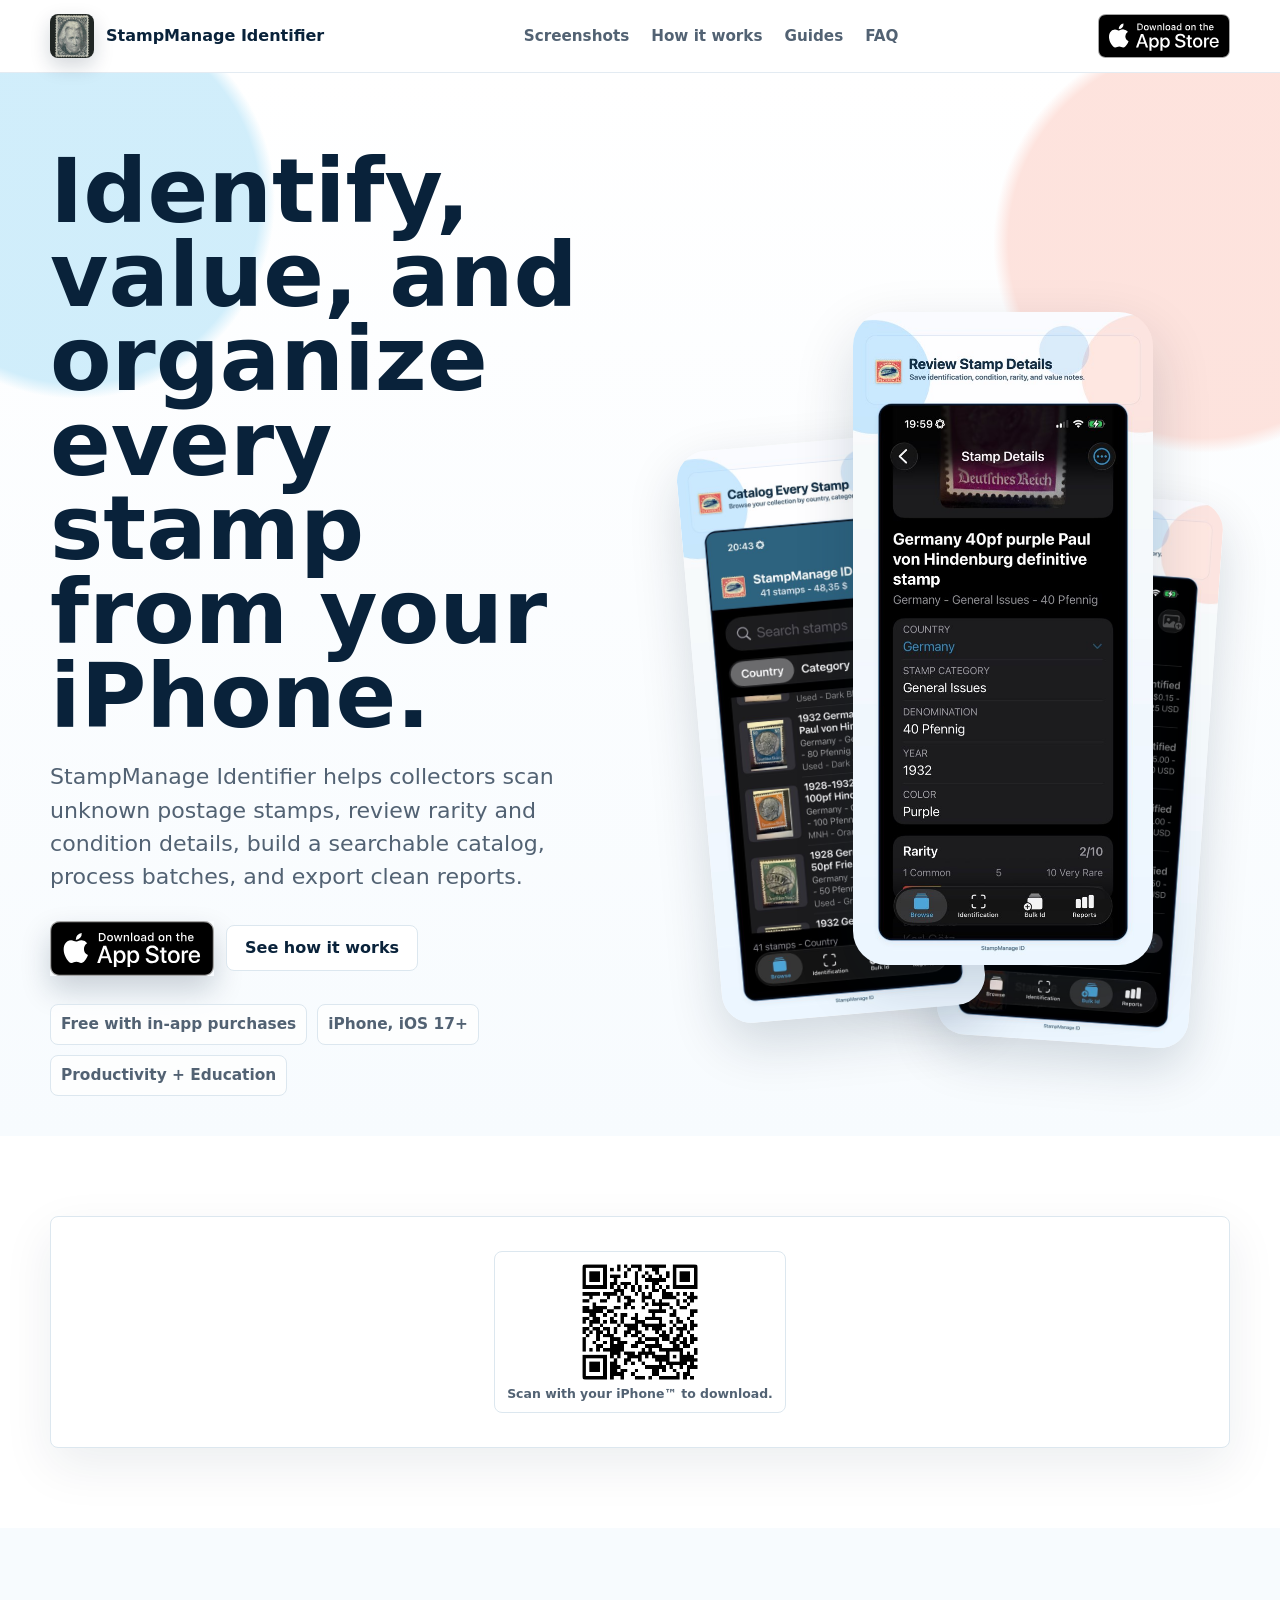
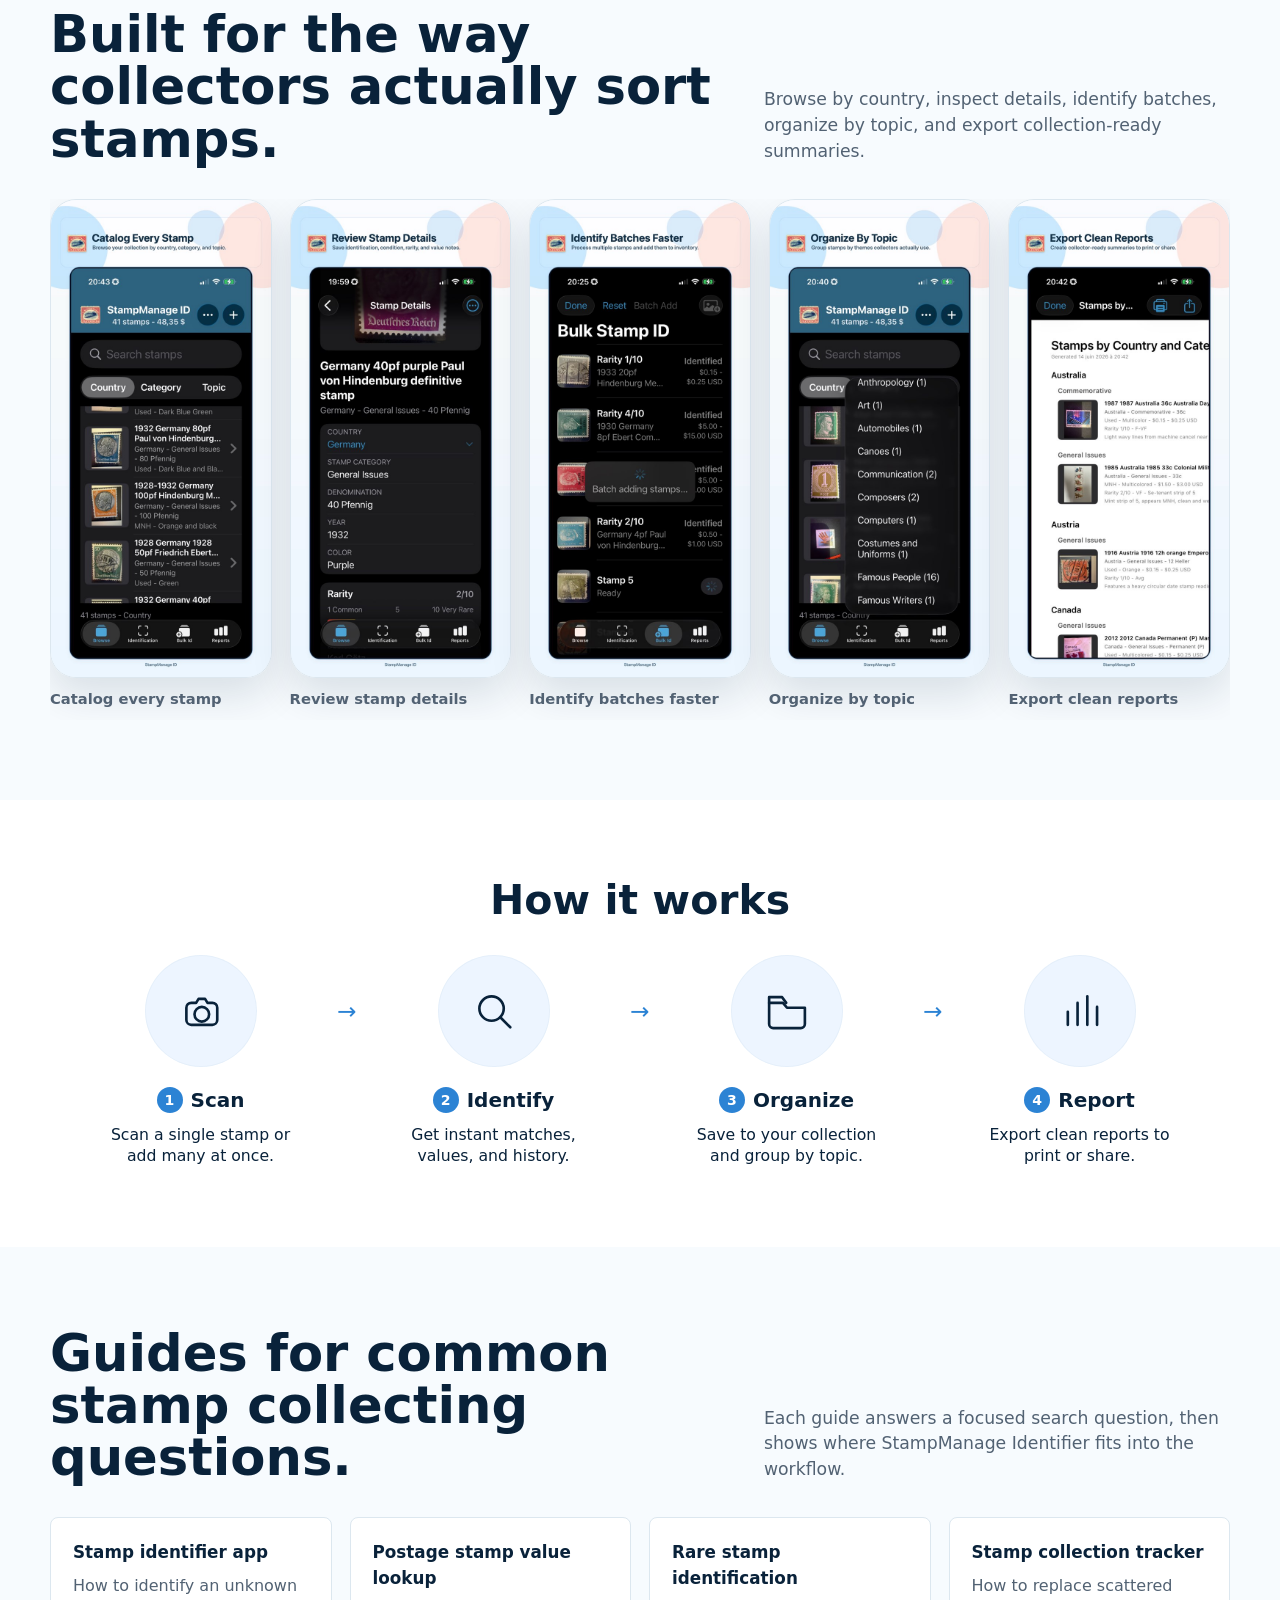
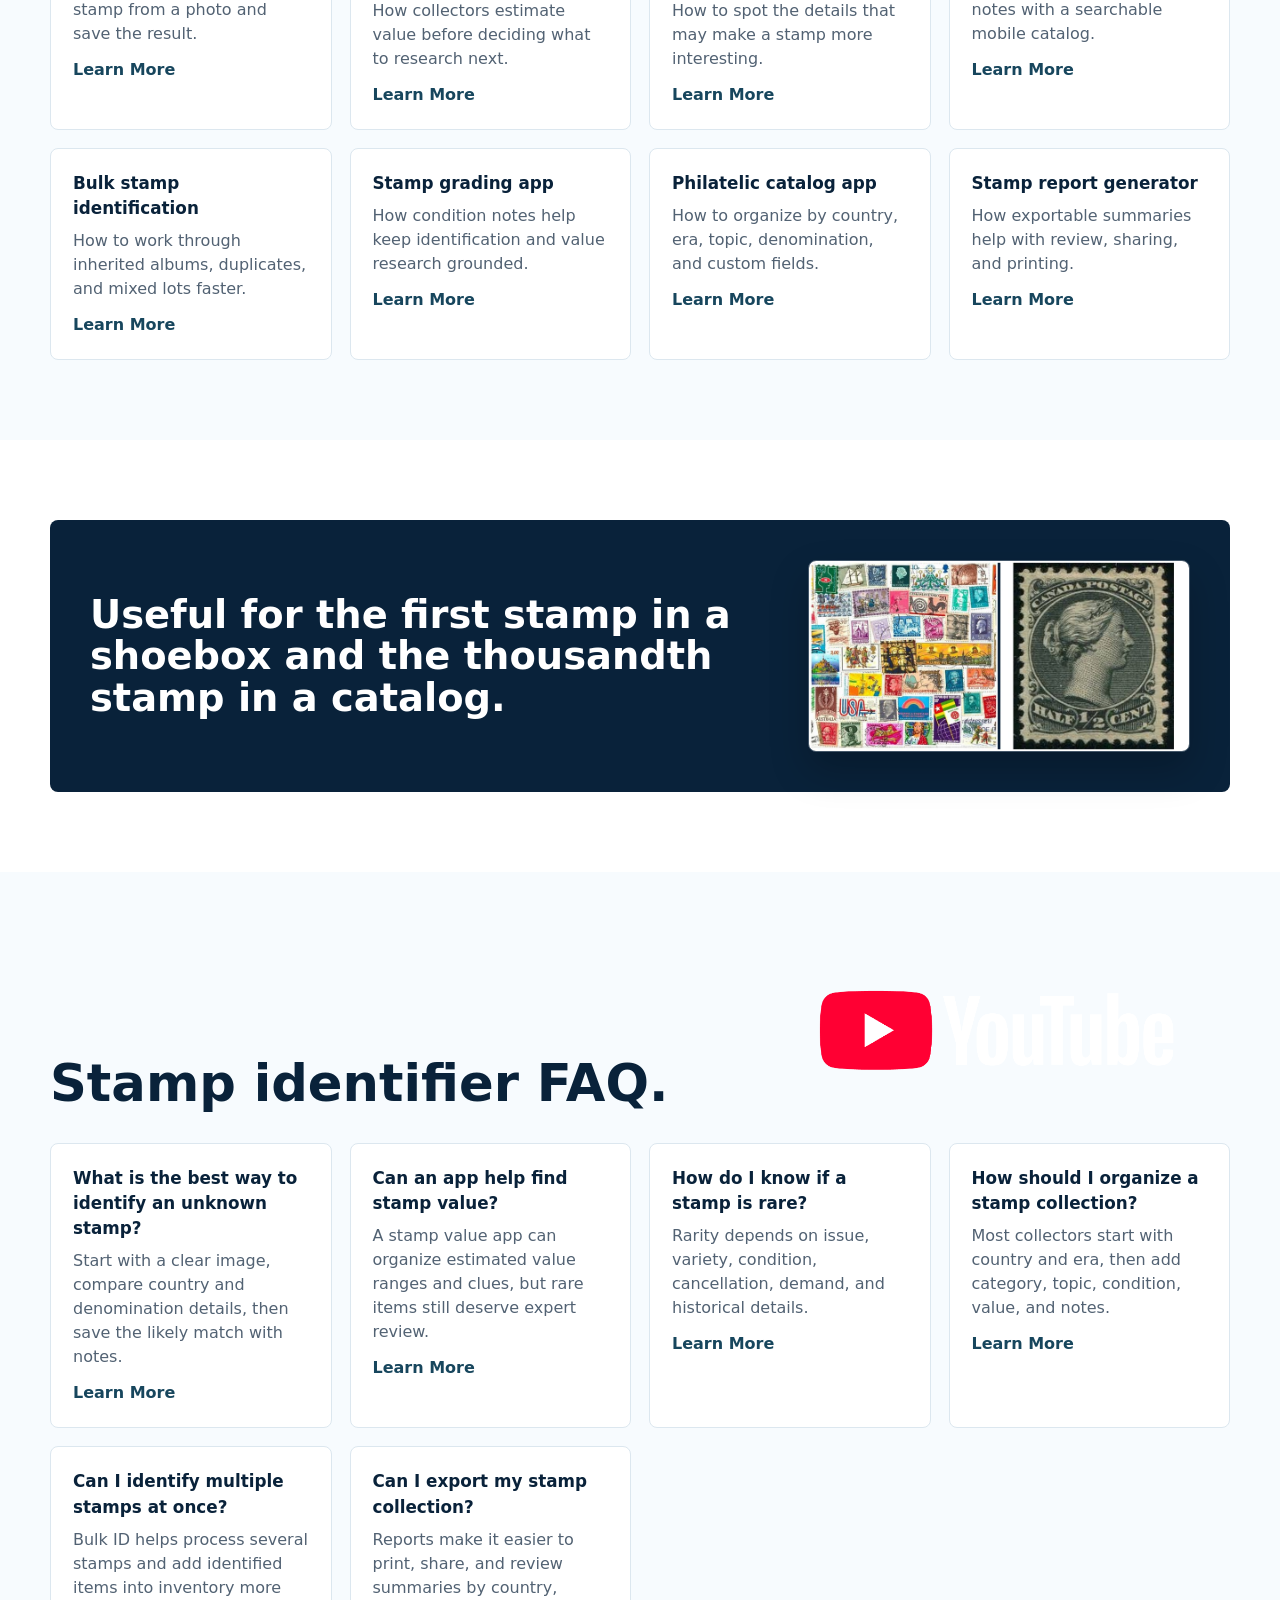
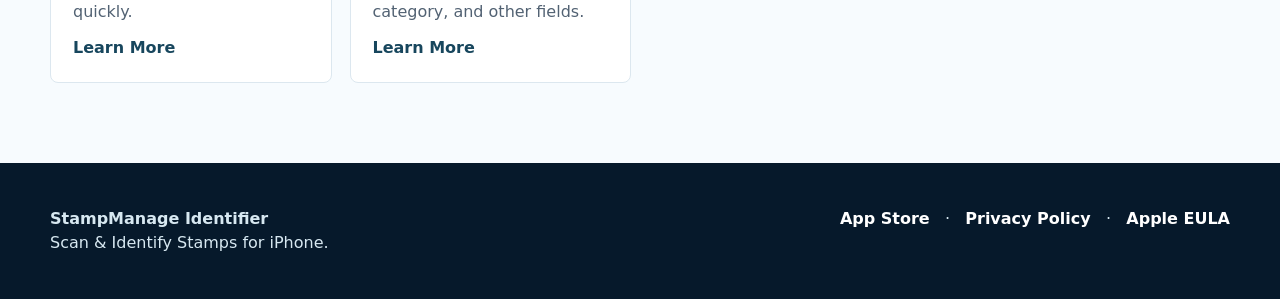
==== commit 06a513f3: "favicon favicon" ====
--- a/index.html
+++ b/index.html
@@ -9,6 +9,9 @@
   <meta property="og:title" content="StampManage Identifier - Stamp Identifier App for iPhone">
   <meta property="og:description" content="Identify, value, and organize stamps from your iPhone. Built for collectors, inherited collections, and philatelic research.">
   <meta property="og:image" content="assets/app-icon.jpg">
+  <link rel="icon" type="image/png" sizes="32x32" href="assets/favicon-32.png">
+  <link rel="icon" type="image/png" sizes="16x16" href="assets/favicon-16.png">
+  <link rel="apple-touch-icon" href="assets/app-icon.jpg">
   <link rel="stylesheet" href="styles.css">
   <script type="application/ld+json">
   {
@@ -73,7 +76,7 @@
         <div class="qr-download">
           <a class="qr-card" href="https://apps.apple.com/us/app/stampmanage-identifier/id6780072883" aria-label="Open StampManage Identifier on the App Store">
             <img src="assets/app-store-qr.png" alt="QR code to open StampManage Identifier on the App Store">
-            <span>Scan to download on iPhone</span>
+            <span>Scan with your iPhone&trade; to download.</span>
           </a>
         </div>
       </div>
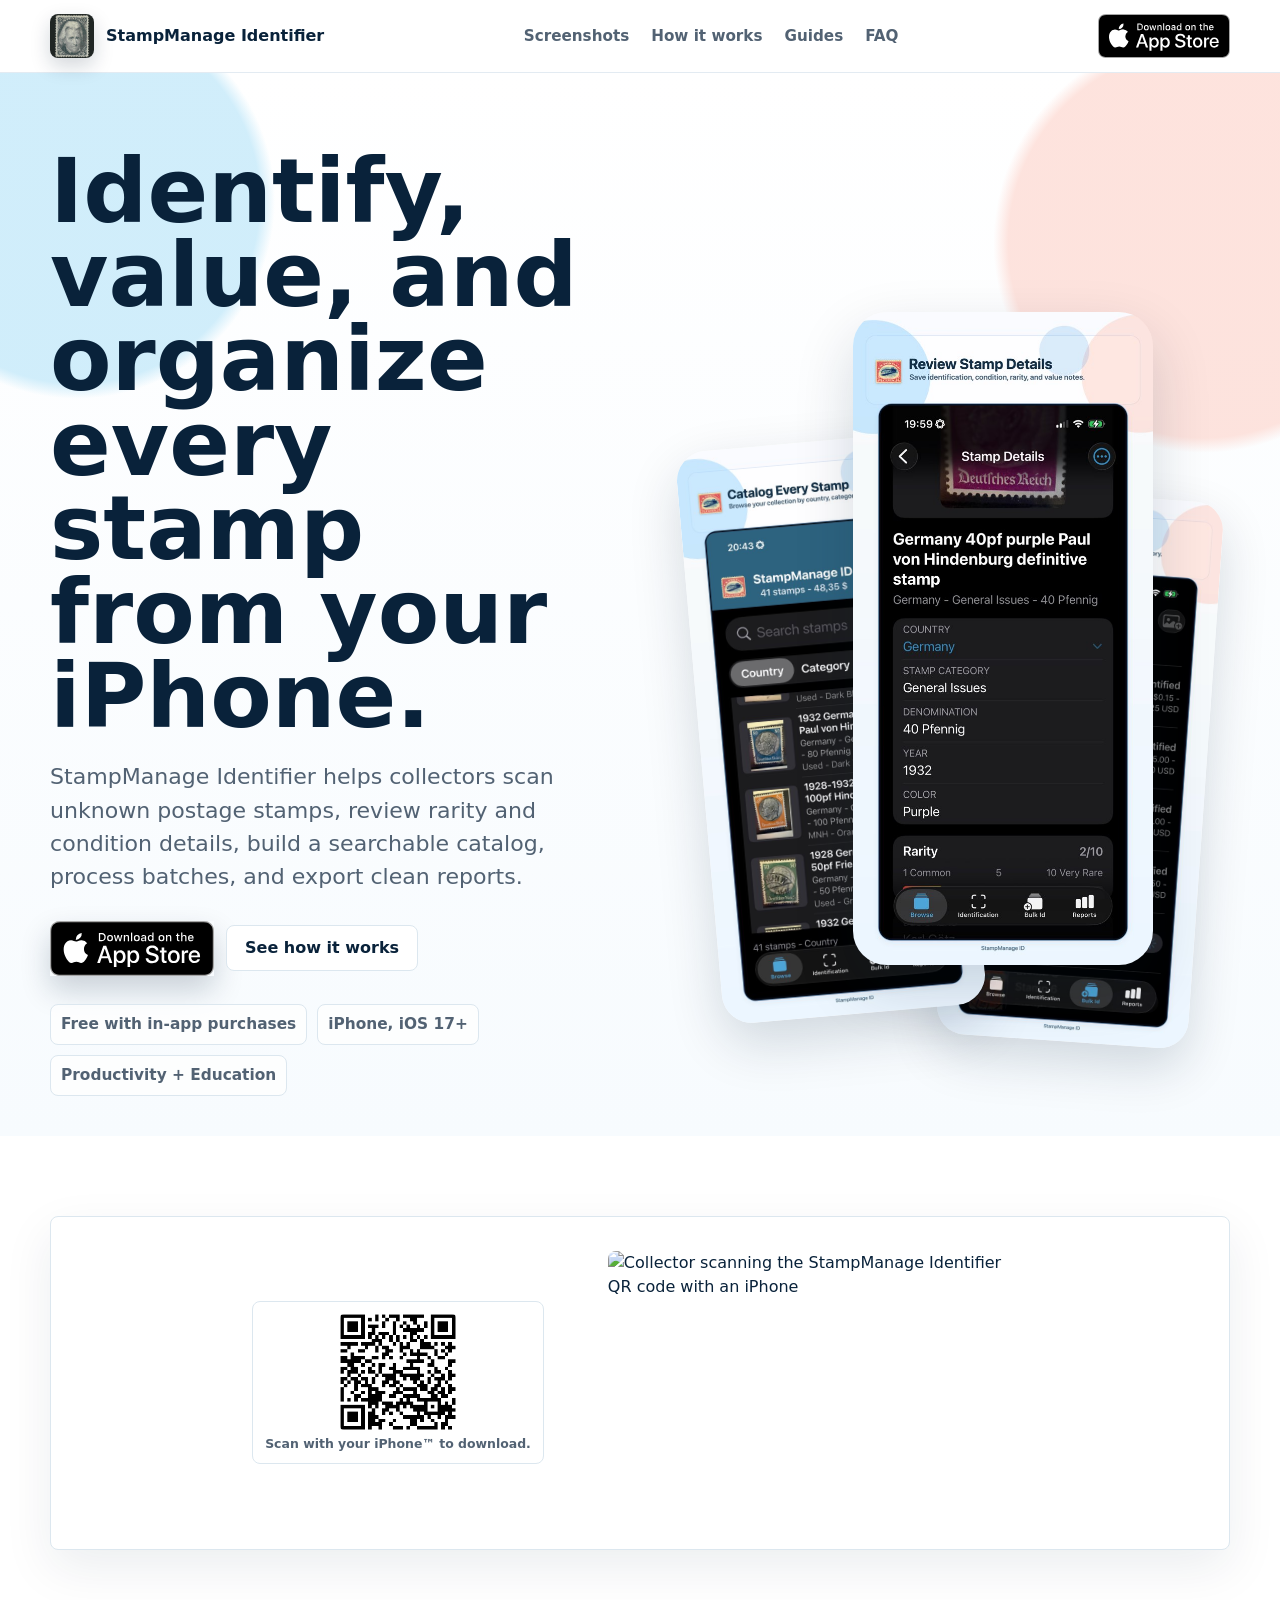
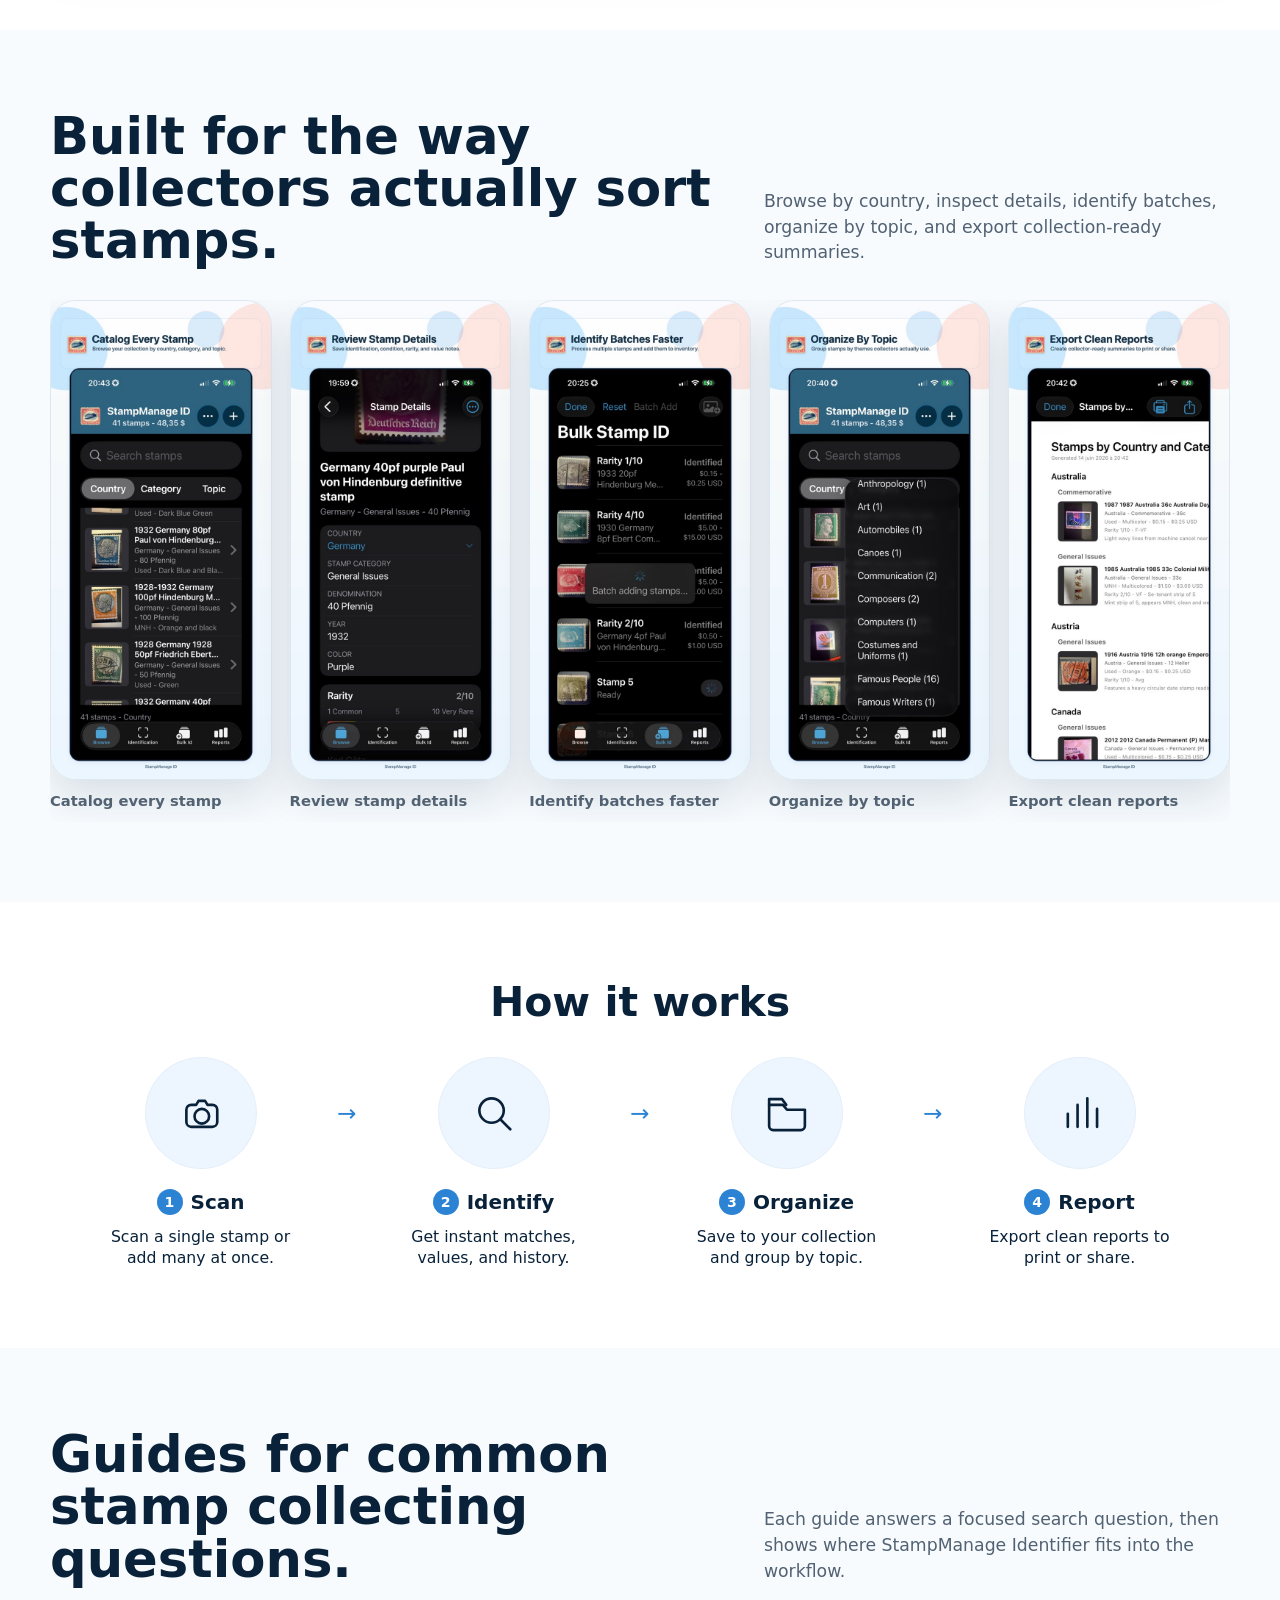
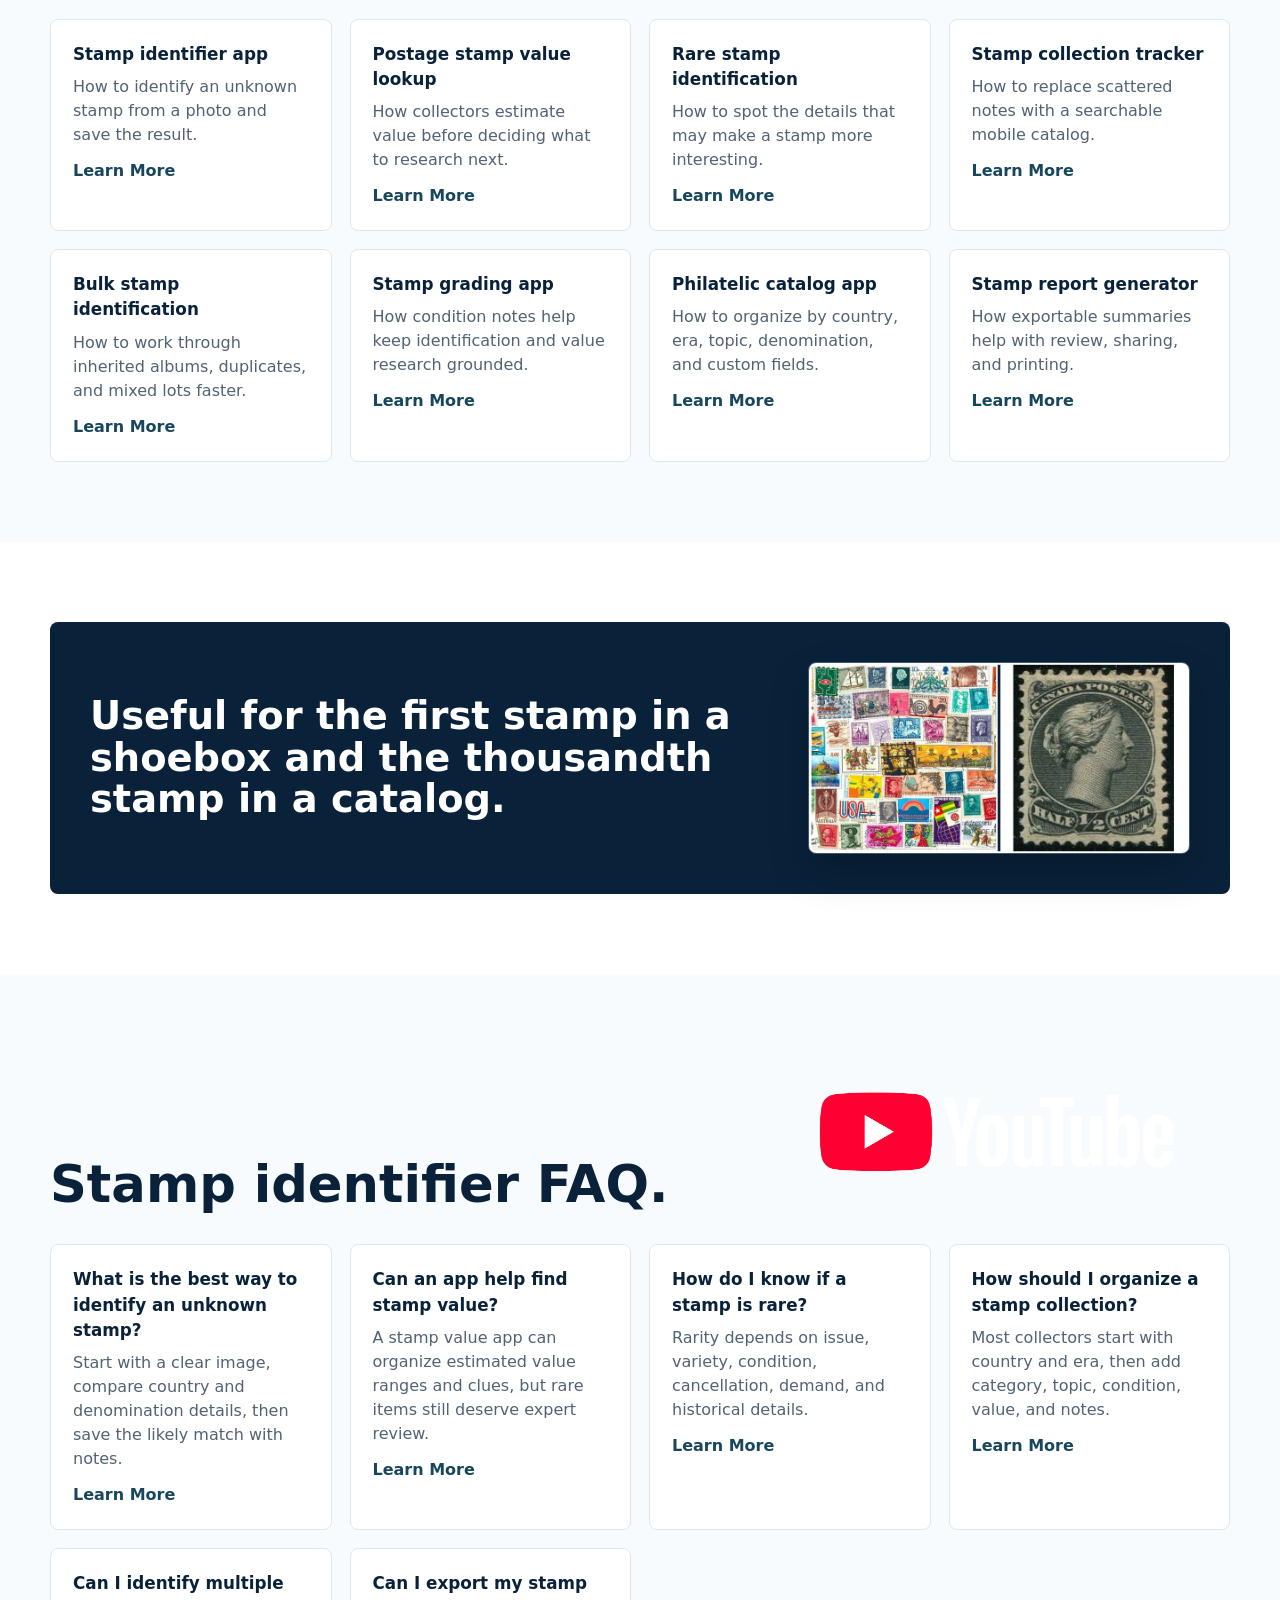
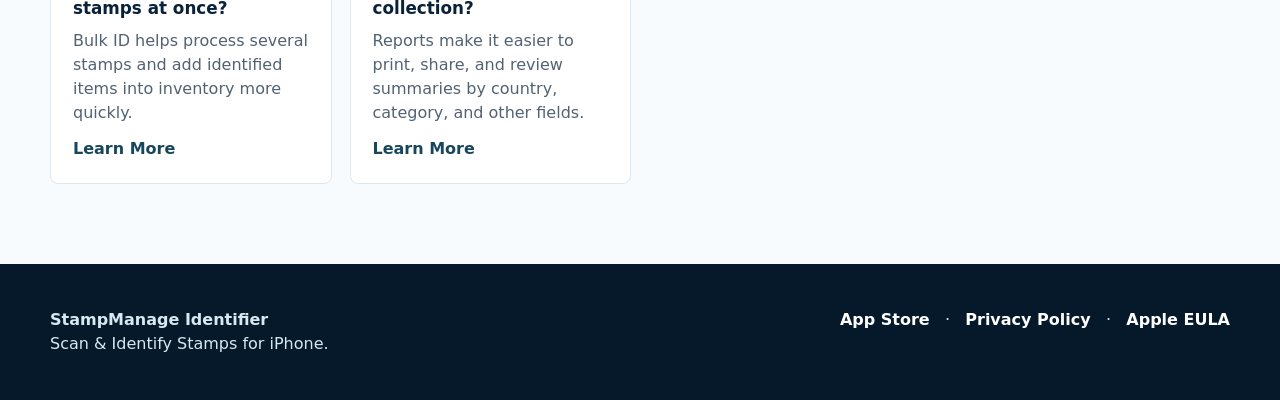
==== commit 79424489: "qr man image" ====
--- a/index.html
+++ b/index.html
@@ -78,6 +78,7 @@
             <img src="assets/app-store-qr.png" alt="QR code to open StampManage Identifier on the App Store">
             <span>Scan with your iPhone&trade; to download.</span>
           </a>
+          <img class="qr-download-illustration" src="assets/qr-download-illustration.png" alt="Collector scanning the StampManage Identifier QR code with an iPhone">
         </div>
       </div>
     </section>
@@ -287,5 +288,8 @@
       </div>
     </div>
   </footer>
+  <!-- BEGIN ProvideSupport.com Visitor Monitoring Code -->
+  <script>(function(D){function f(){function n(n,e){e=D.createElement("script");e.src="https://image.providesupport.com/"+n,D.body.appendChild(e)}n("js/03rc461rd7kp819k1q60ocgb35/safe-monitor-sync.js?ps_h=vn31&ps_t="+Date.now()),n("sjs/static.js")}D.readyState=="complete"?f():window.addEventListener("load",f)})(document)</script><noscript><div style="display:inline"><a href="https://vm.providesupport.com/03rc461rd7kp819k1q60ocgb35"><img src="//image.providesupport.com/image/03rc461rd7kp819k1q60ocgb35.gif" style="border:0px" alt=""/></a></div></noscript>
+  <!-- END ProvideSupport.com Visitor Monitoring Code -->
 </body>
 </html>
--- a/styles.css
+++ b/styles.css
@@ -254,8 +254,10 @@
 
 .qr-download {
   display: grid;
-  justify-items: center;
-  gap: 12px;
+  grid-template-columns: auto minmax(280px, 420px);
+  justify-content: center;
+  align-items: center;
+  gap: 64px;
   padding: 34px 28px;
   border: 1px solid var(--line);
   border-radius: var(--radius);
@@ -285,6 +287,14 @@
   font-size: 0.78rem;
   font-weight: 700;
   line-height: 1;
+}
+
+.qr-download-illustration {
+  width: 100%;
+  max-width: 420px;
+  aspect-ratio: 350 / 220;
+  object-fit: cover;
+  border-radius: var(--radius);
 }
 
 .screens {
@@ -527,6 +537,11 @@
     grid-template-columns: 1fr;
   }
 
+  .qr-download {
+    justify-items: center;
+    gap: 28px;
+  }
+
   .phone-cluster {
     min-height: 560px;
   }
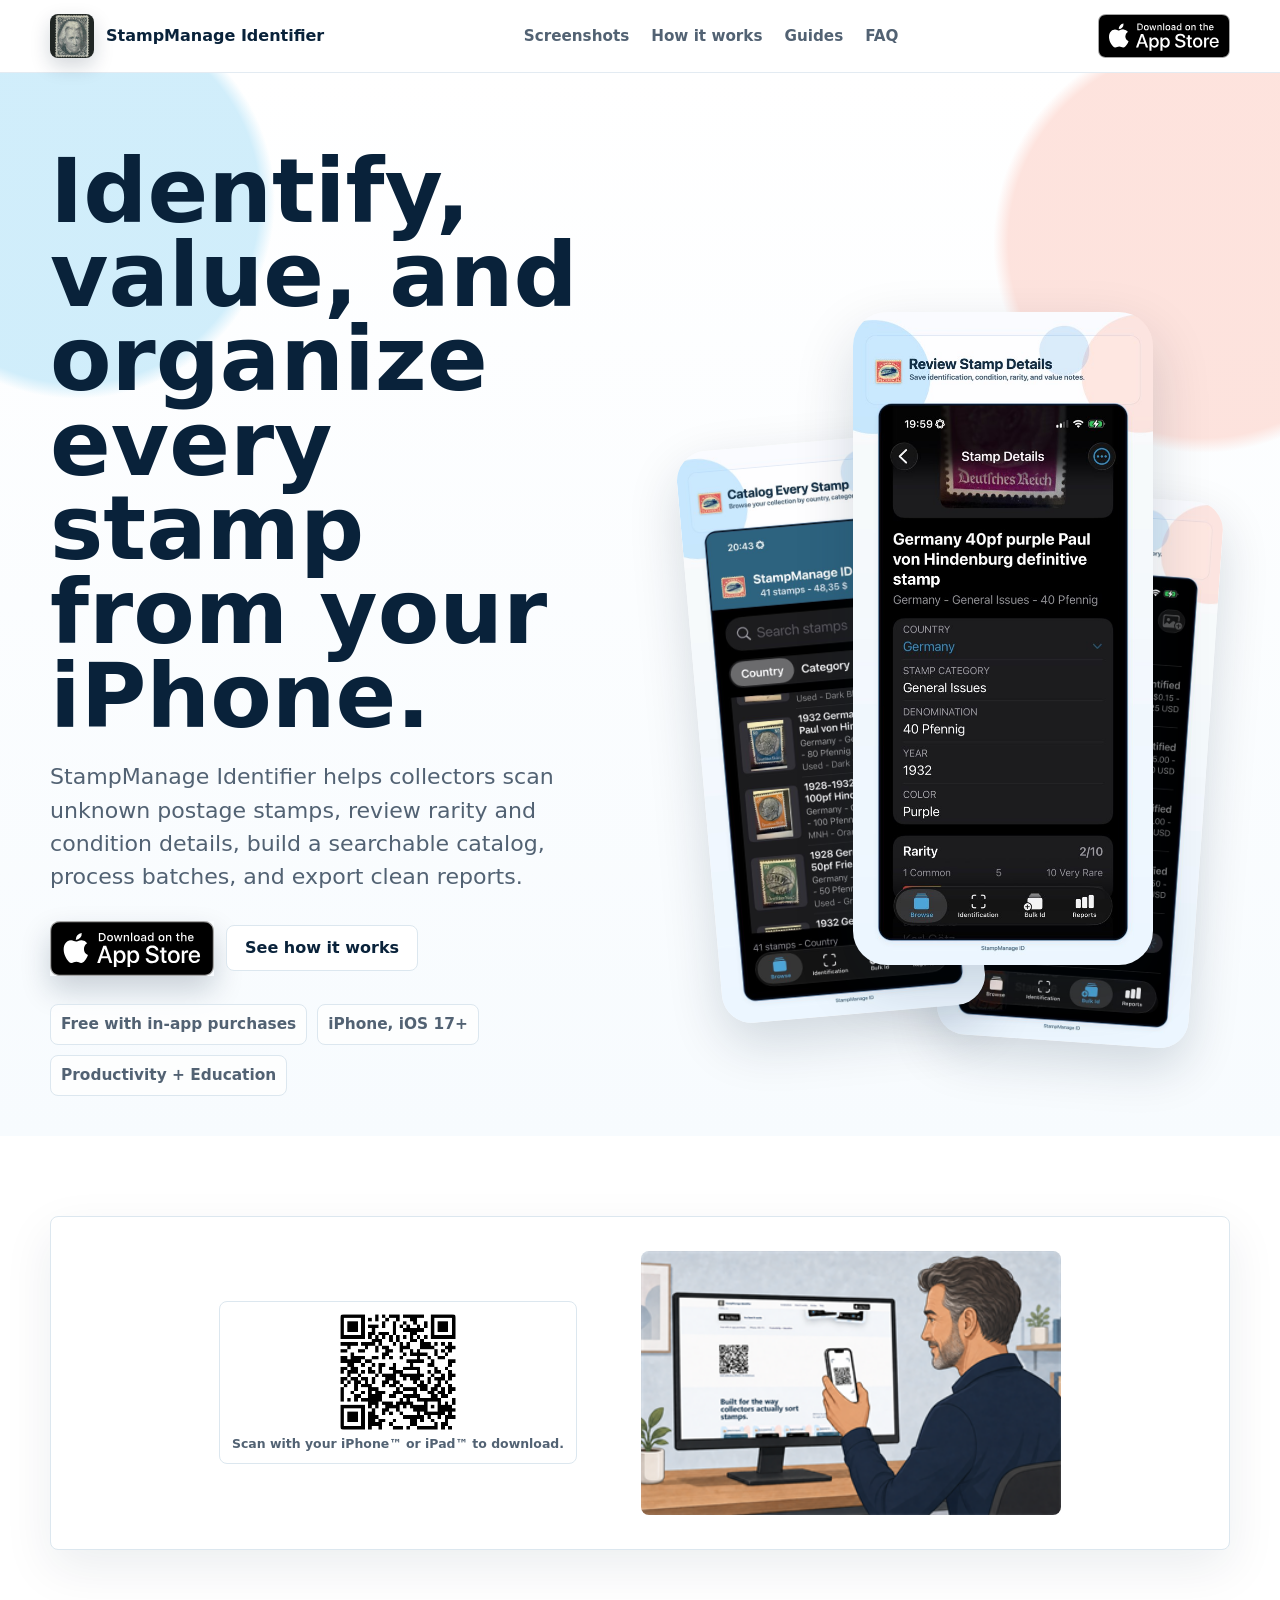
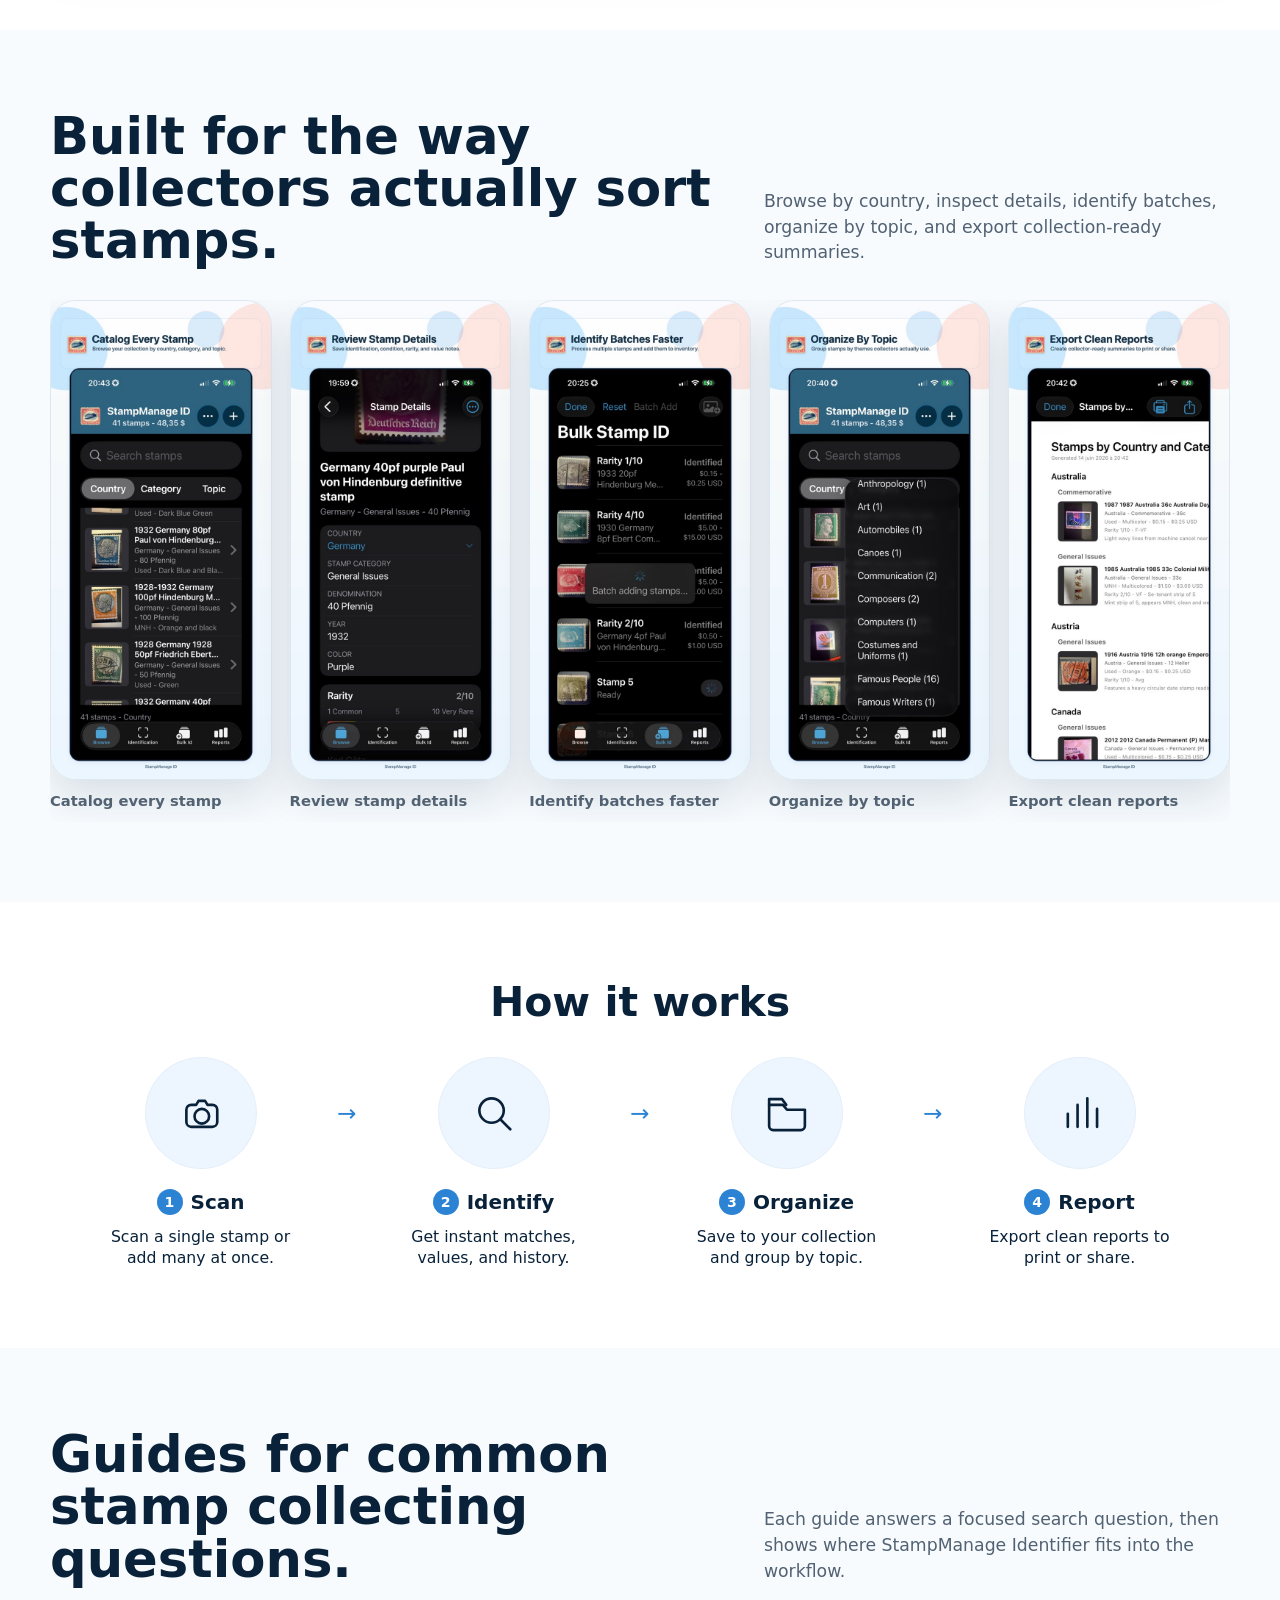
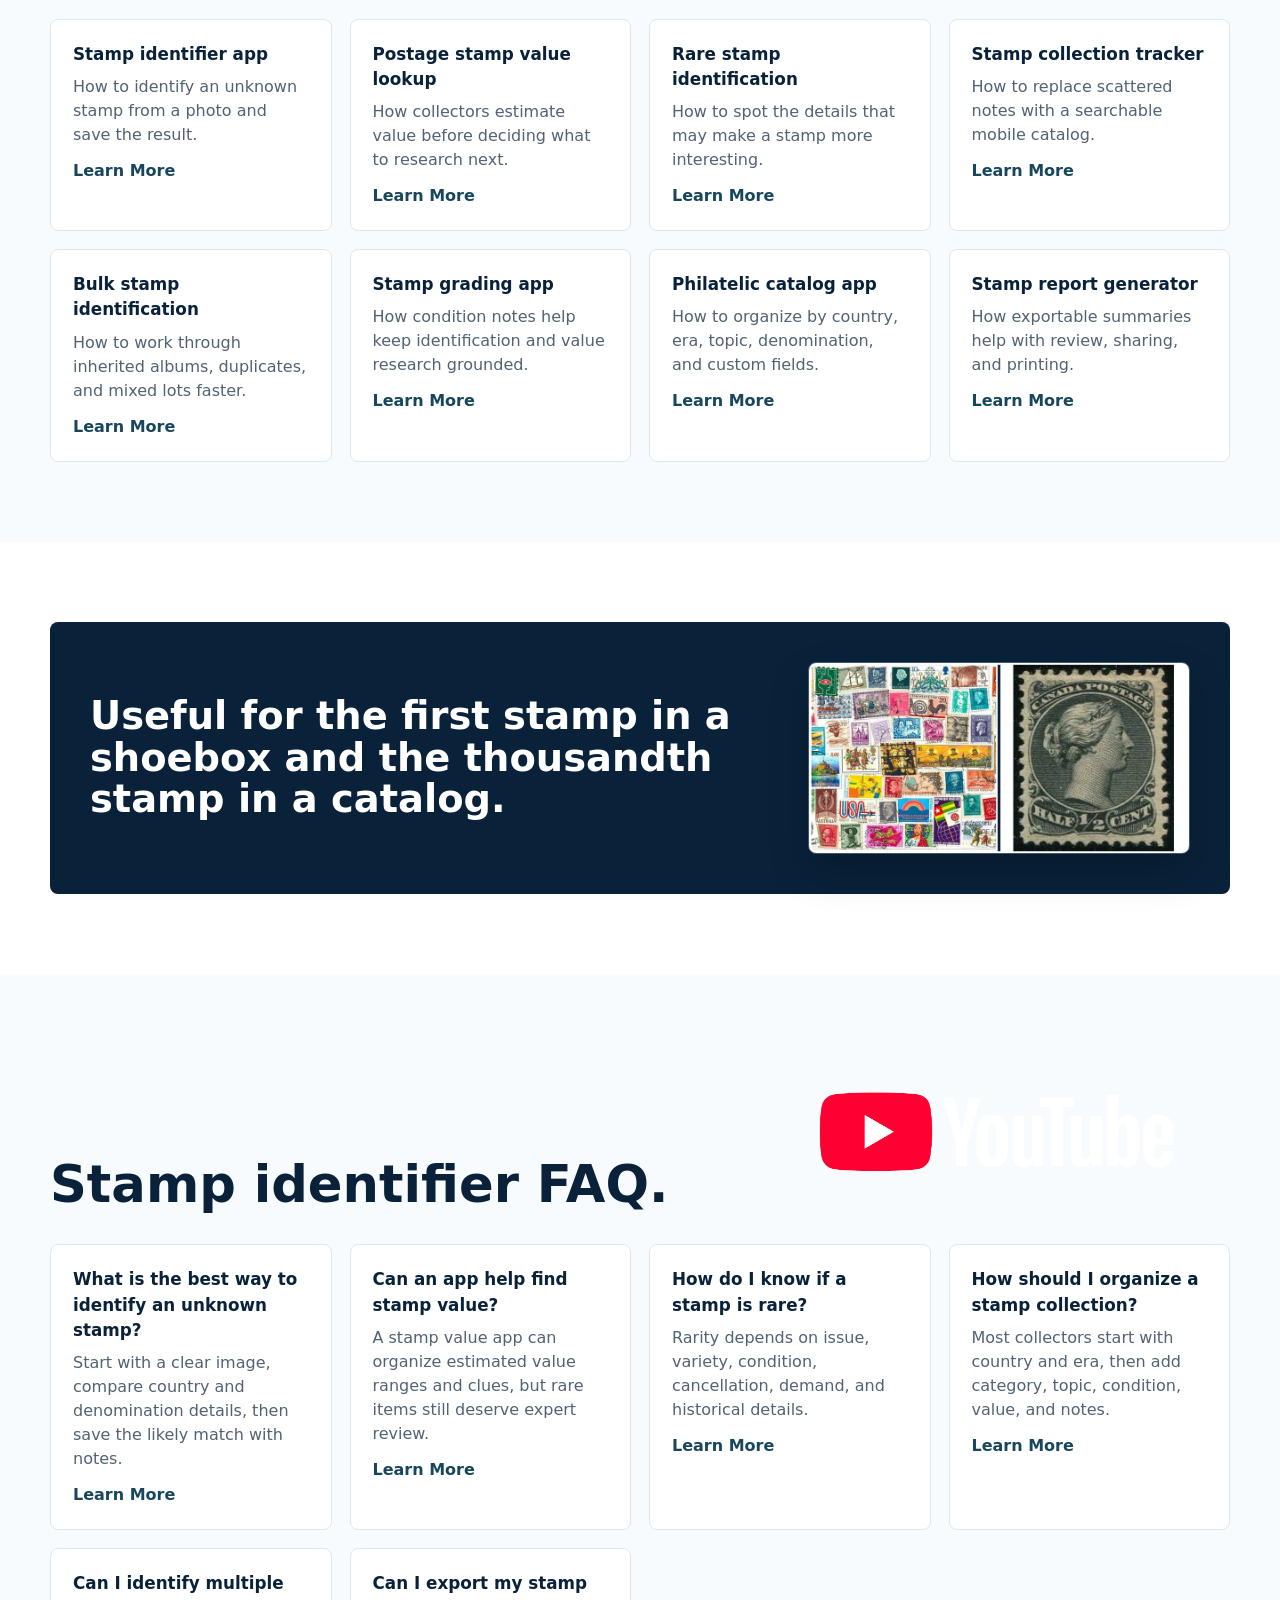
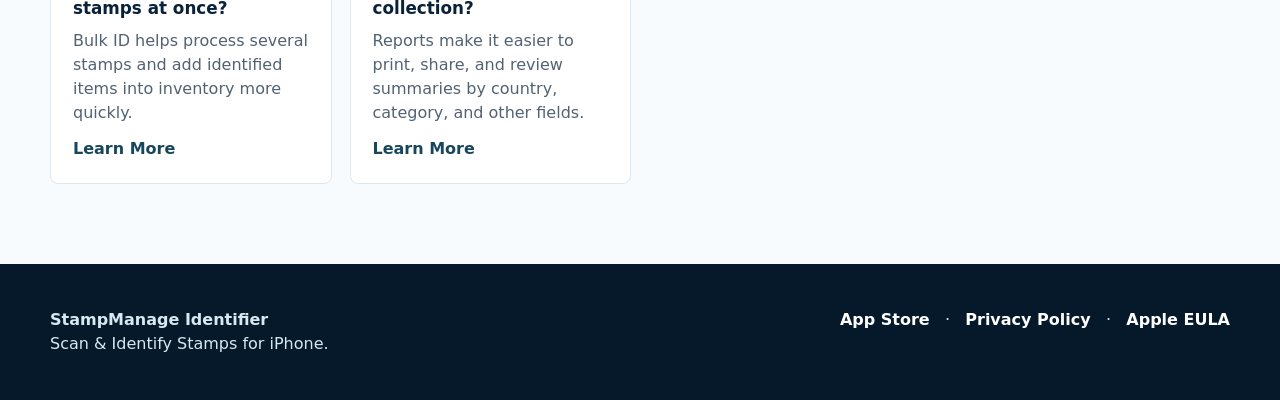
==== commit 7f83387c: "Update index.html" ====
--- a/index.html
+++ b/index.html
@@ -4,9 +4,9 @@
   <meta charset="utf-8">
   <meta name="viewport" content="width=device-width, initial-scale=1">
   <title>Stamp Identifier App for iPhone | StampManage Identifier</title>
-  <meta name="description" content="Scan, identify, value, organize, and report on postage stamps with StampManage Identifier, an iPhone stamp identifier and collection tracker for collectors.">
+  <meta name="description" content="Scan, identify, value, organize, and report on postage stamps with StampManage Identifier, an iPhone and iPad stamp identifier and collection tracker for collectors.">
   <link rel="canonical" href="https://stampmanageidentifier.app/">
-  <meta property="og:title" content="StampManage Identifier - Stamp Identifier App for iPhone">
+  <meta property="og:title" content="StampManage Identifier - Stamp Identifier App for iPhone and iPad">
   <meta property="og:description" content="Identify, value, and organize stamps from your iPhone. Built for collectors, inherited collections, and philatelic research.">
   <meta property="og:image" content="assets/app-icon.jpg">
   <link rel="icon" type="image/png" sizes="32x32" href="assets/favicon-32.png">
@@ -22,7 +22,7 @@
     "operatingSystem": "iOS",
     "offers": {"@type": "Offer", "price": "0", "priceCurrency": "USD"},
     "downloadUrl": "https://apps.apple.com/us/app/stampmanage-identifier/id6780072883",
-    "description": "An iPhone app for stamp identification, value lookup, grading notes, bulk stamp ID, collection tracking, and reports."
+    "description": "An iPhone and iPad app for stamp identification, value lookup, grading notes, bulk stamp ID, collection tracking, and reports."
   }
   </script>
 </head>
@@ -76,7 +76,7 @@
         <div class="qr-download">
           <a class="qr-card" href="https://apps.apple.com/us/app/stampmanage-identifier/id6780072883" aria-label="Open StampManage Identifier on the App Store">
             <img src="assets/app-store-qr.png" alt="QR code to open StampManage Identifier on the App Store">
-            <span>Scan with your iPhone&trade; to download.</span>
+            <span>Scan with your iPhone&trade; or iPad&trade; to download.</span>
           </a>
           <img class="qr-download-illustration" src="assets/qr-download-illustration.png" alt="Collector scanning the StampManage Identifier QR code with an iPhone">
         </div>
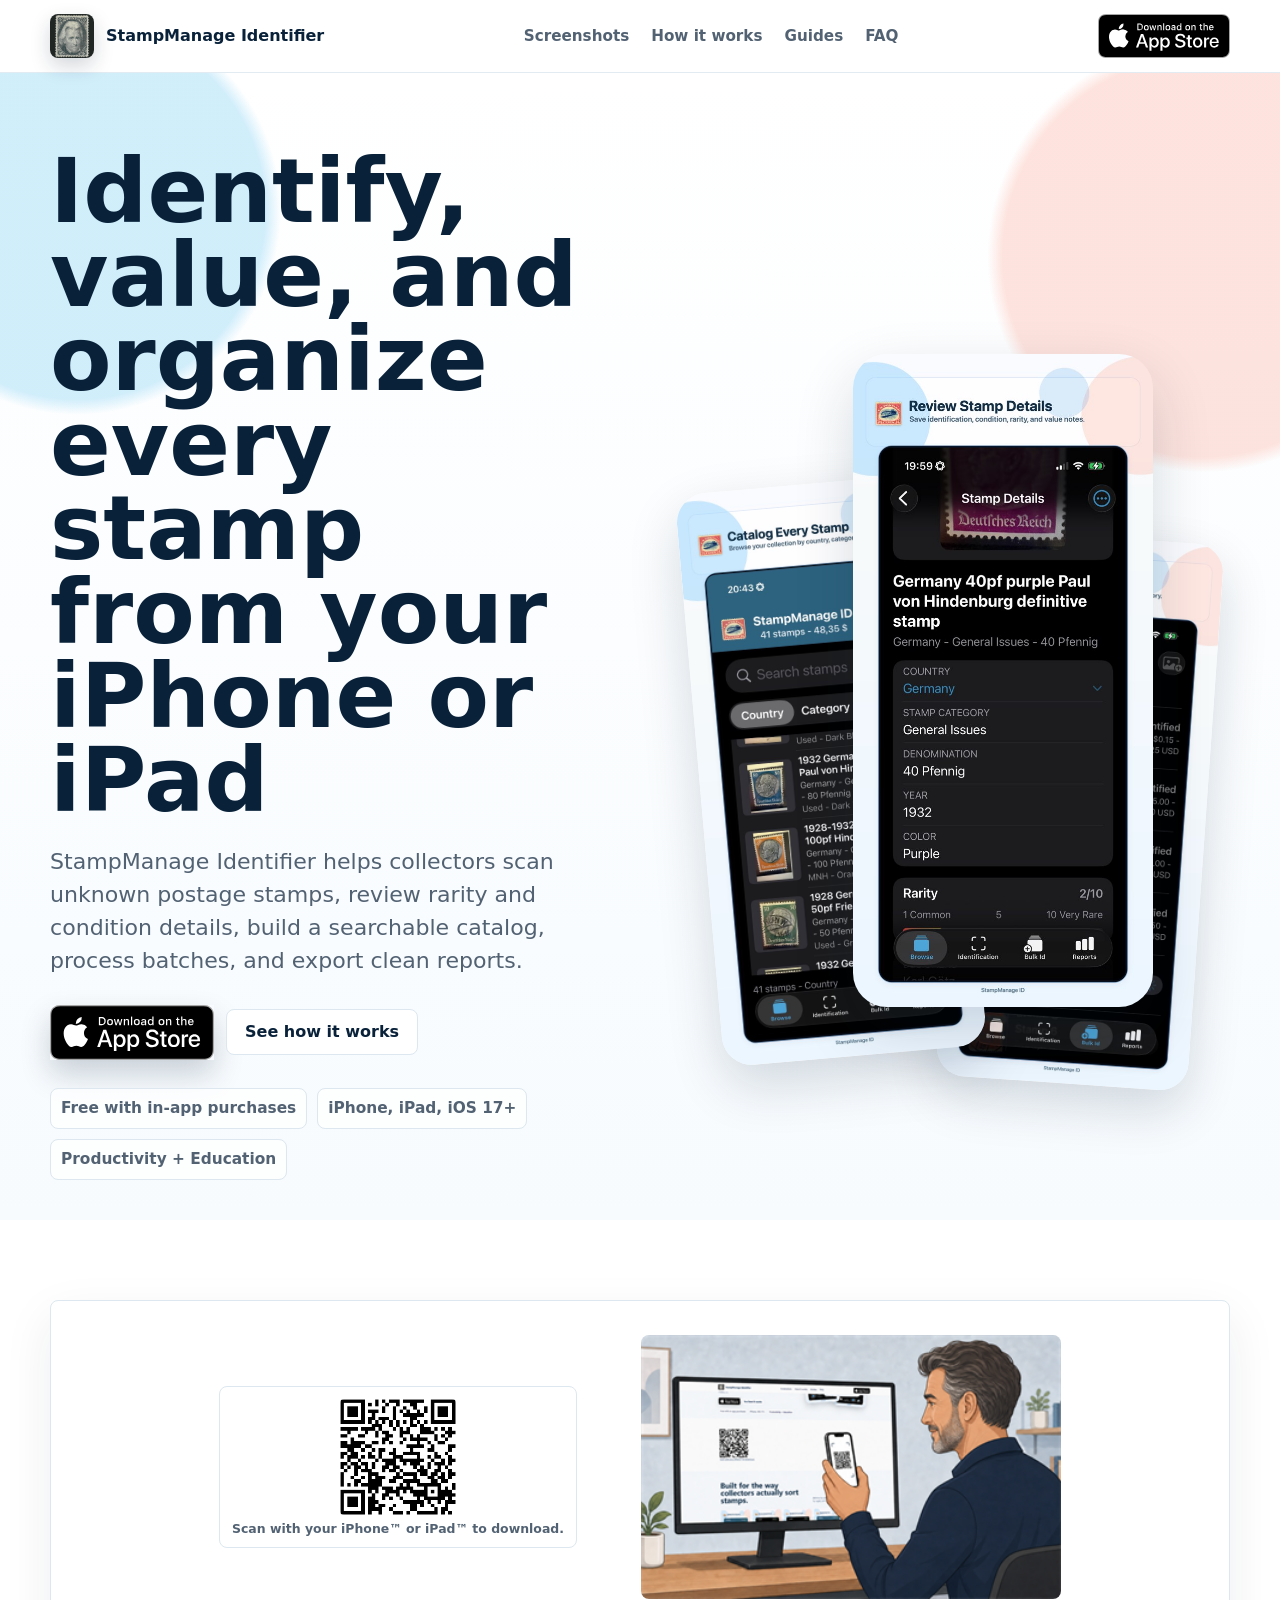
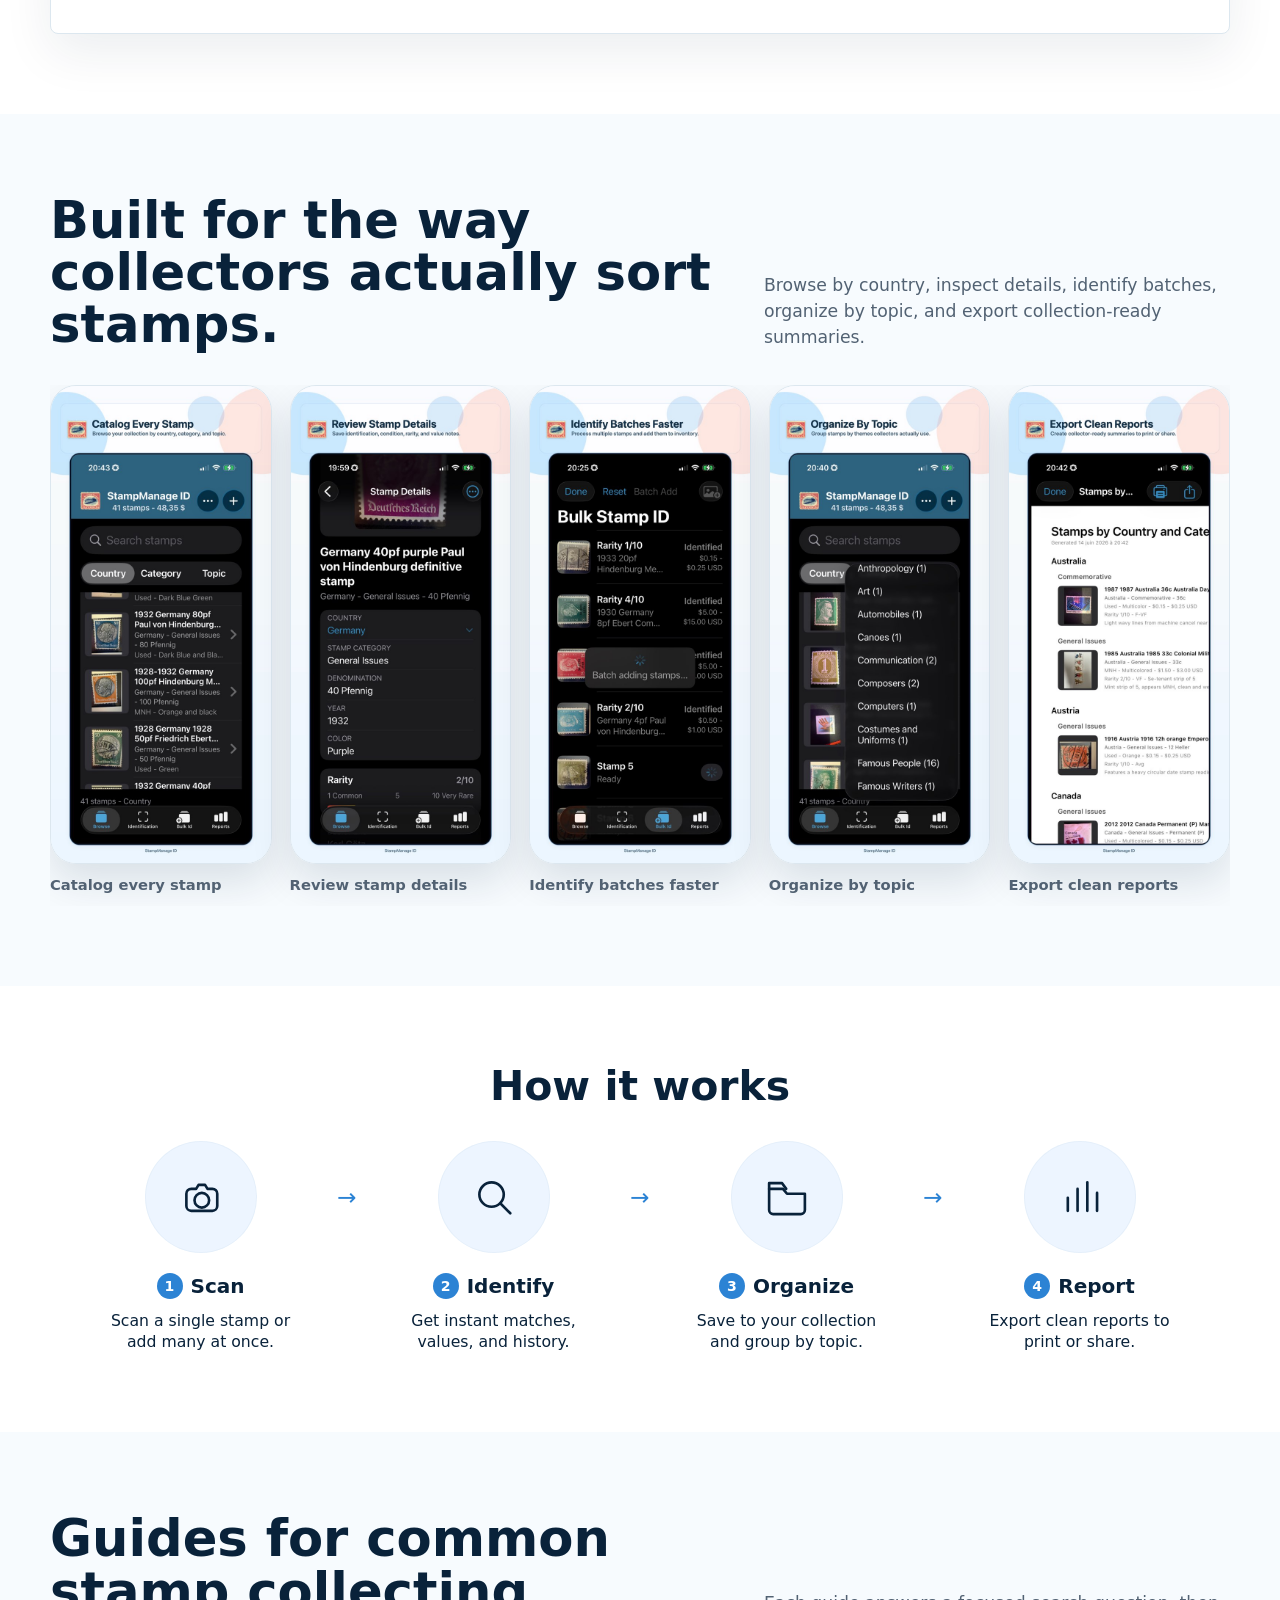
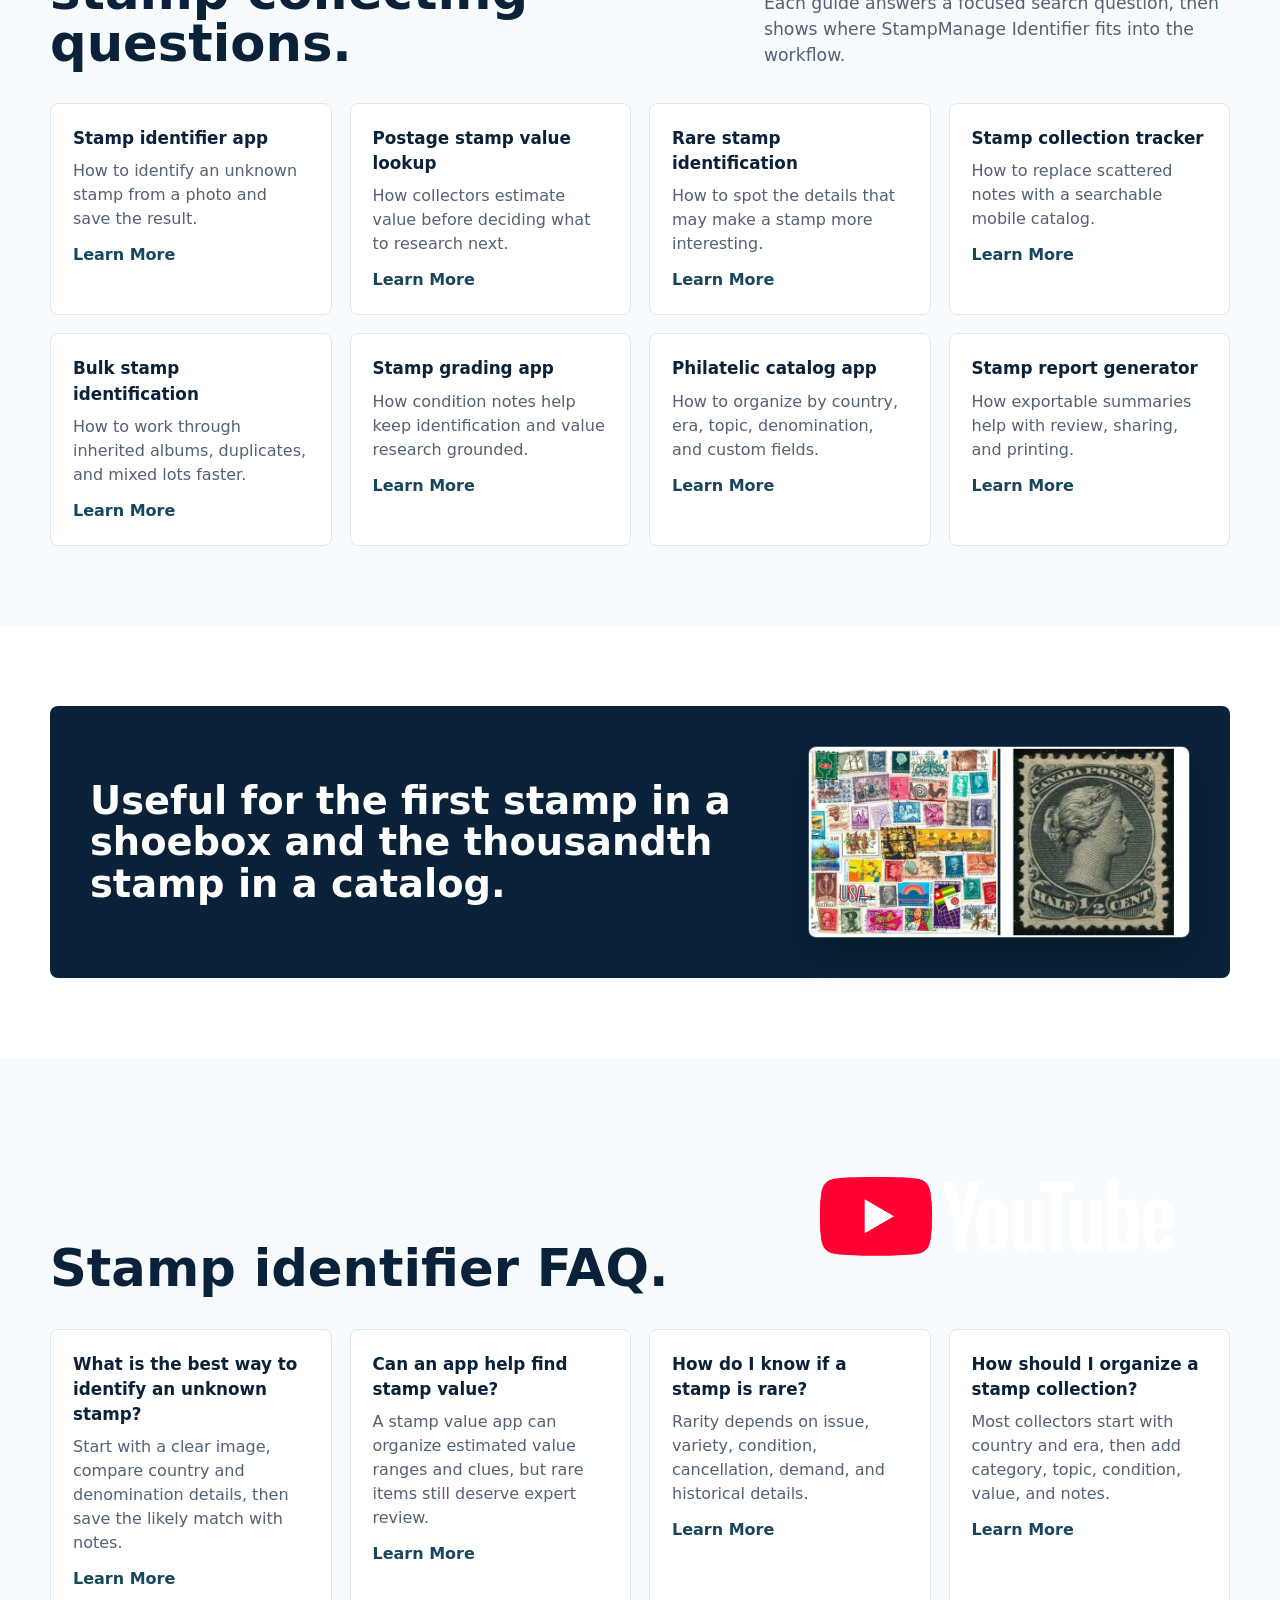
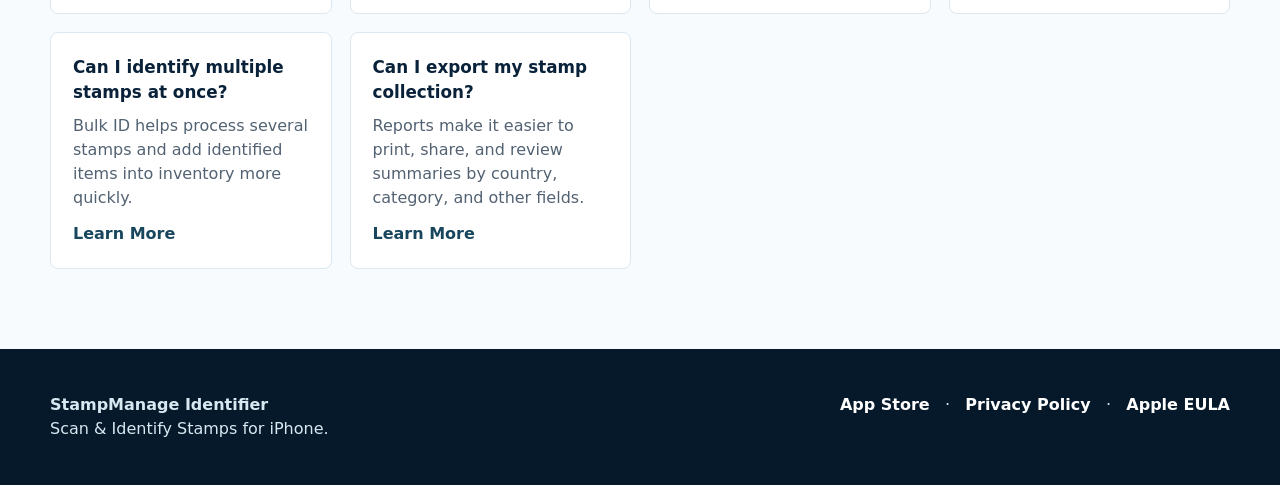
==== commit c7cfcc32: "Update index.html" ====
--- a/index.html
+++ b/index.html
@@ -49,7 +49,7 @@
     <section class="hero">
       <div class="hero-inner">
         <div class="hero-copy">
-          <h1>Identify, value, and organize every stamp from your iPhone.</h1>
+          <h1>Identify, value, and organize every stamp from your iPhone or iPad</h1>
           <p>StampManage Identifier helps collectors scan unknown postage stamps, review rarity and condition details, build a searchable catalog, process batches, and export clean reports.</p>
           <div class="hero-actions">
             <a class="app-store-badge" href="https://apps.apple.com/us/app/stampmanage-identifier/id6780072883" aria-label="Download on the App Store">
@@ -59,7 +59,7 @@
           </div>
           <div class="facts" aria-label="App facts">
             <span>Free with in-app purchases</span>
-            <span>iPhone, iOS 17+</span>
+            <span>iPhone, iPad, iOS 17+</span>
             <span>Productivity + Education</span>
           </div>
         </div>
